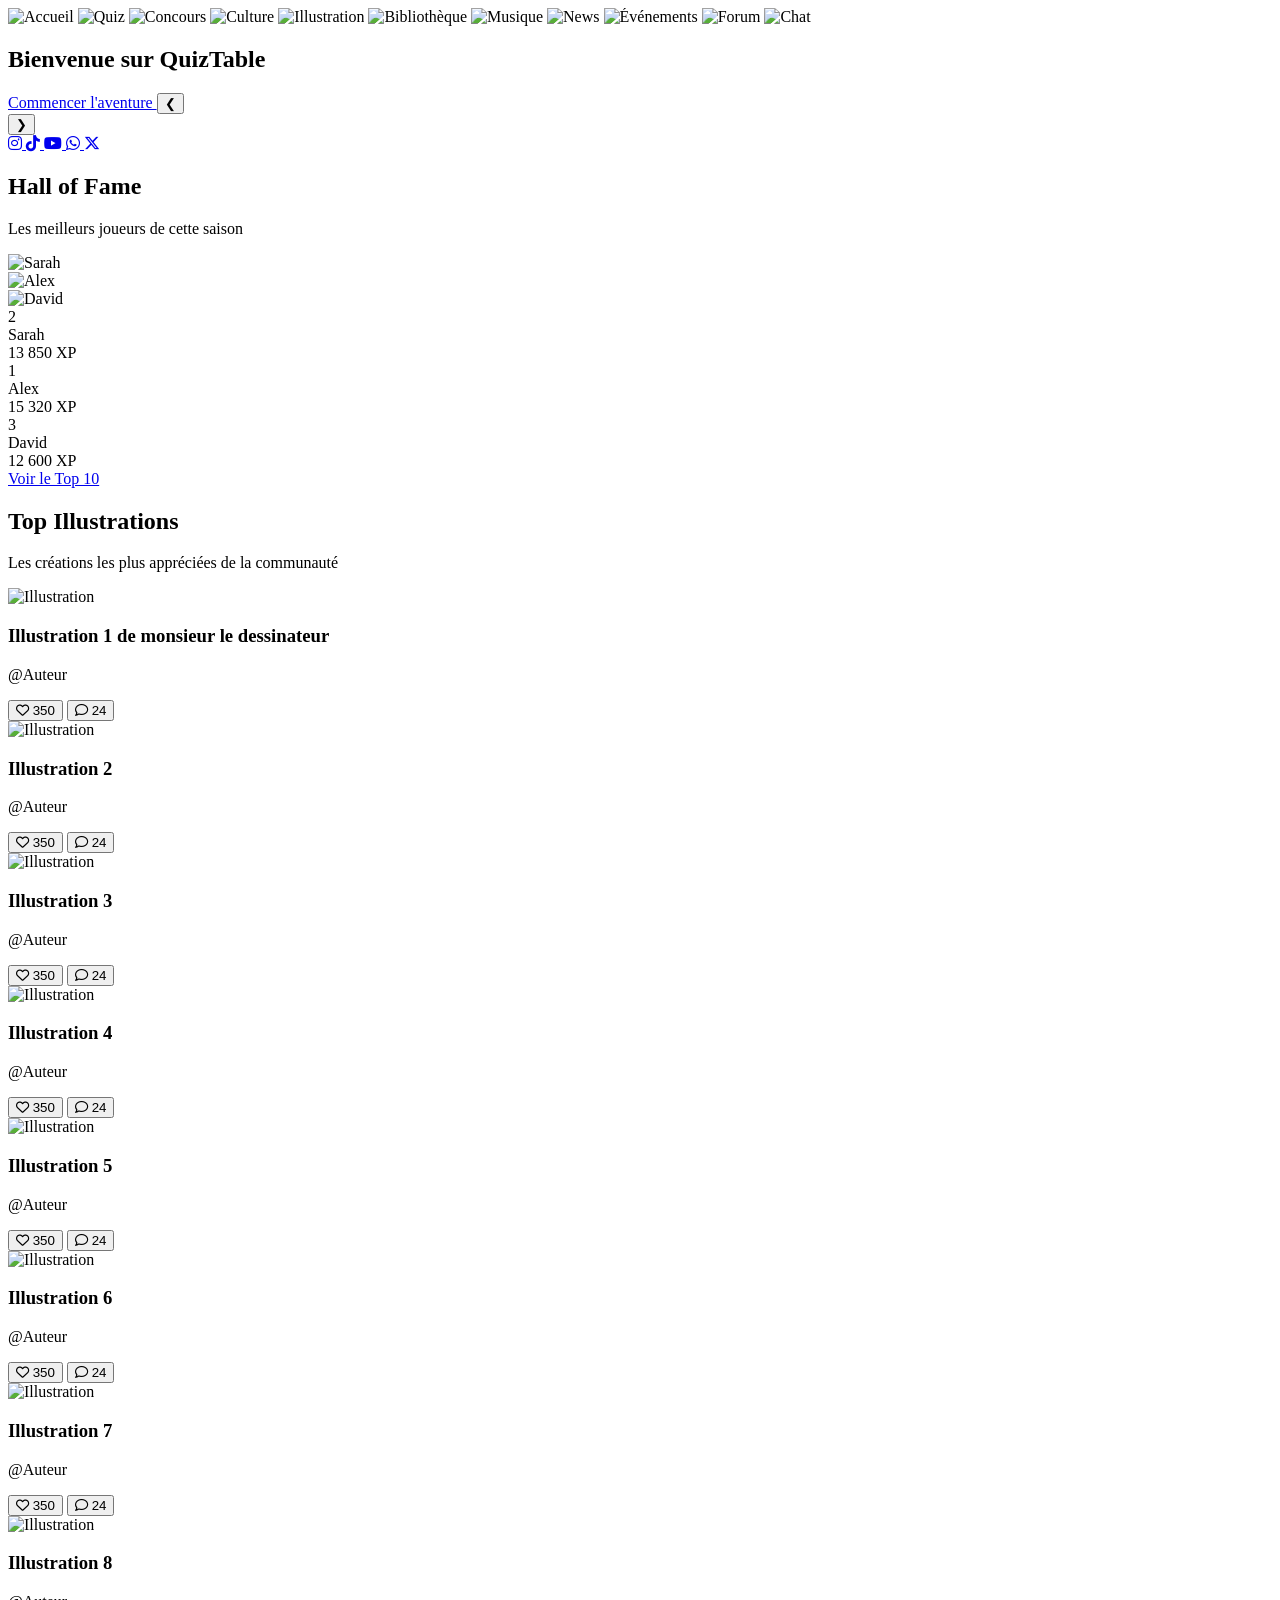
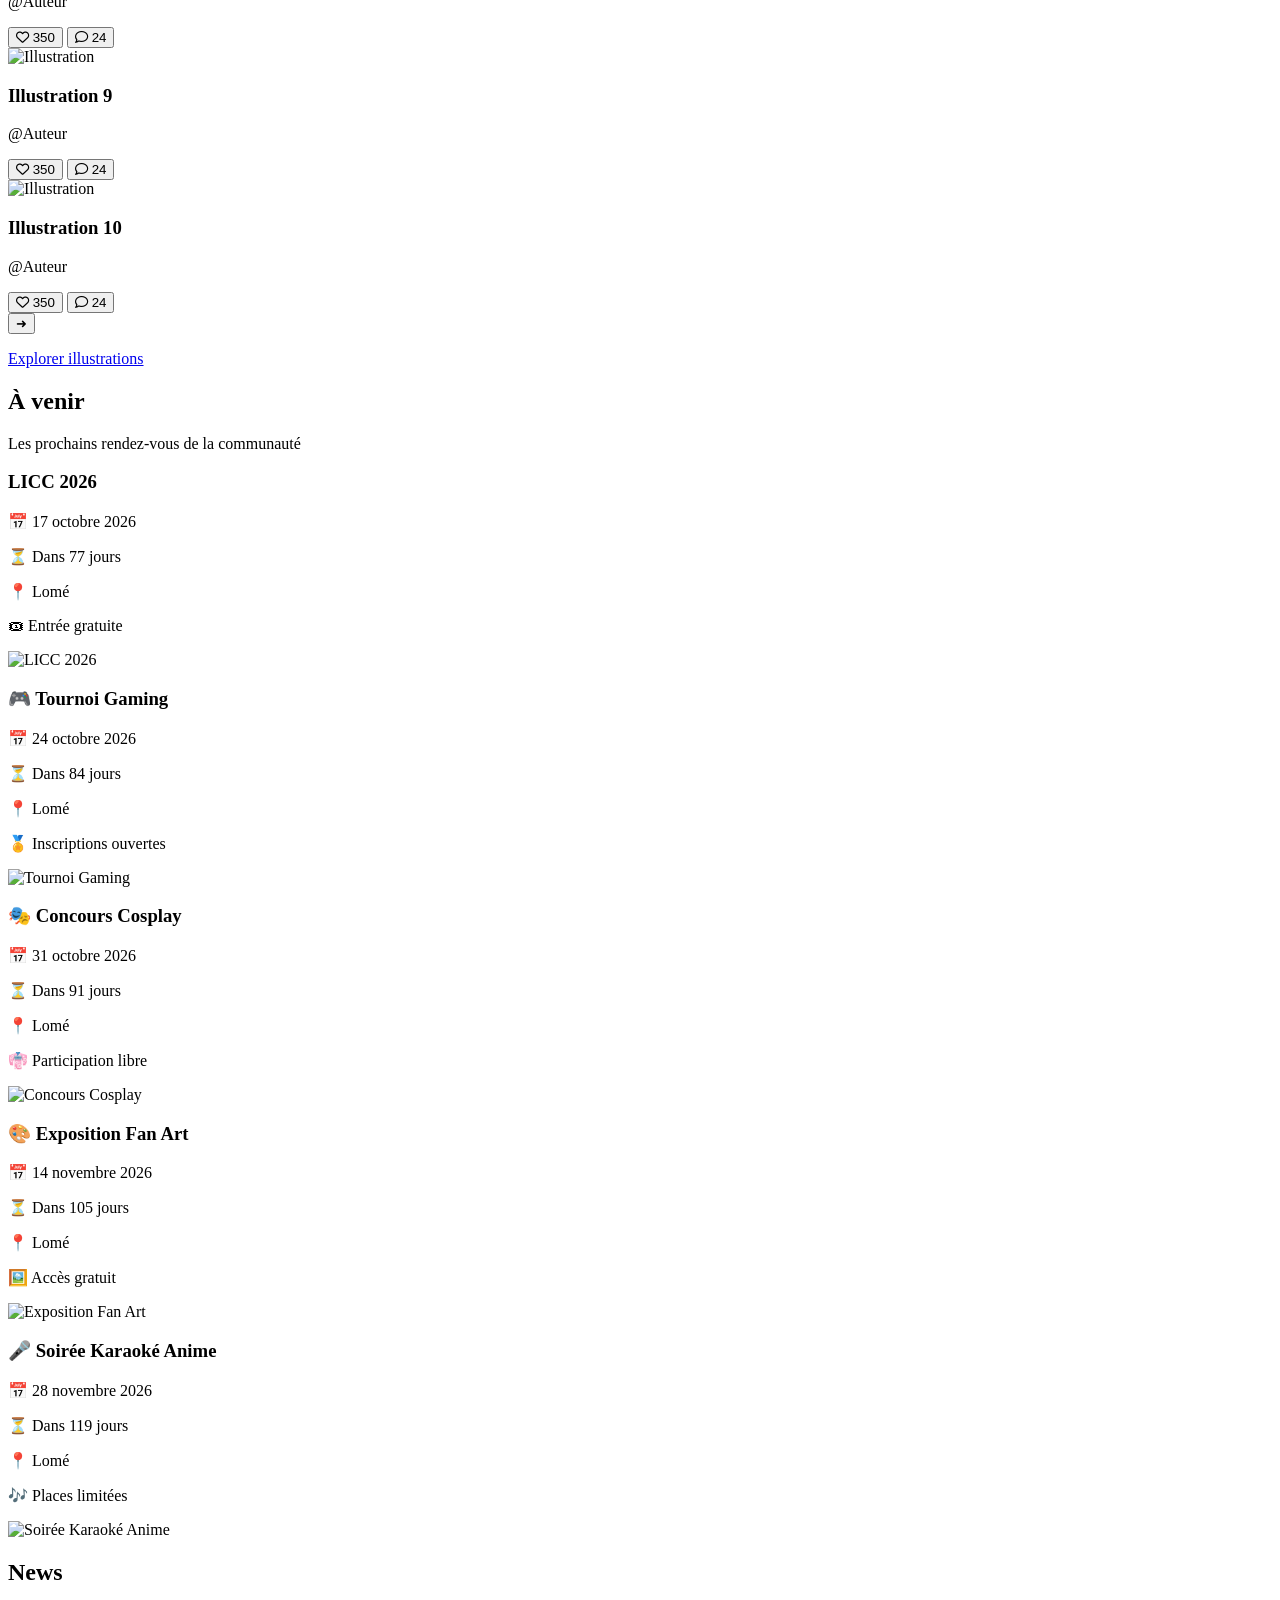
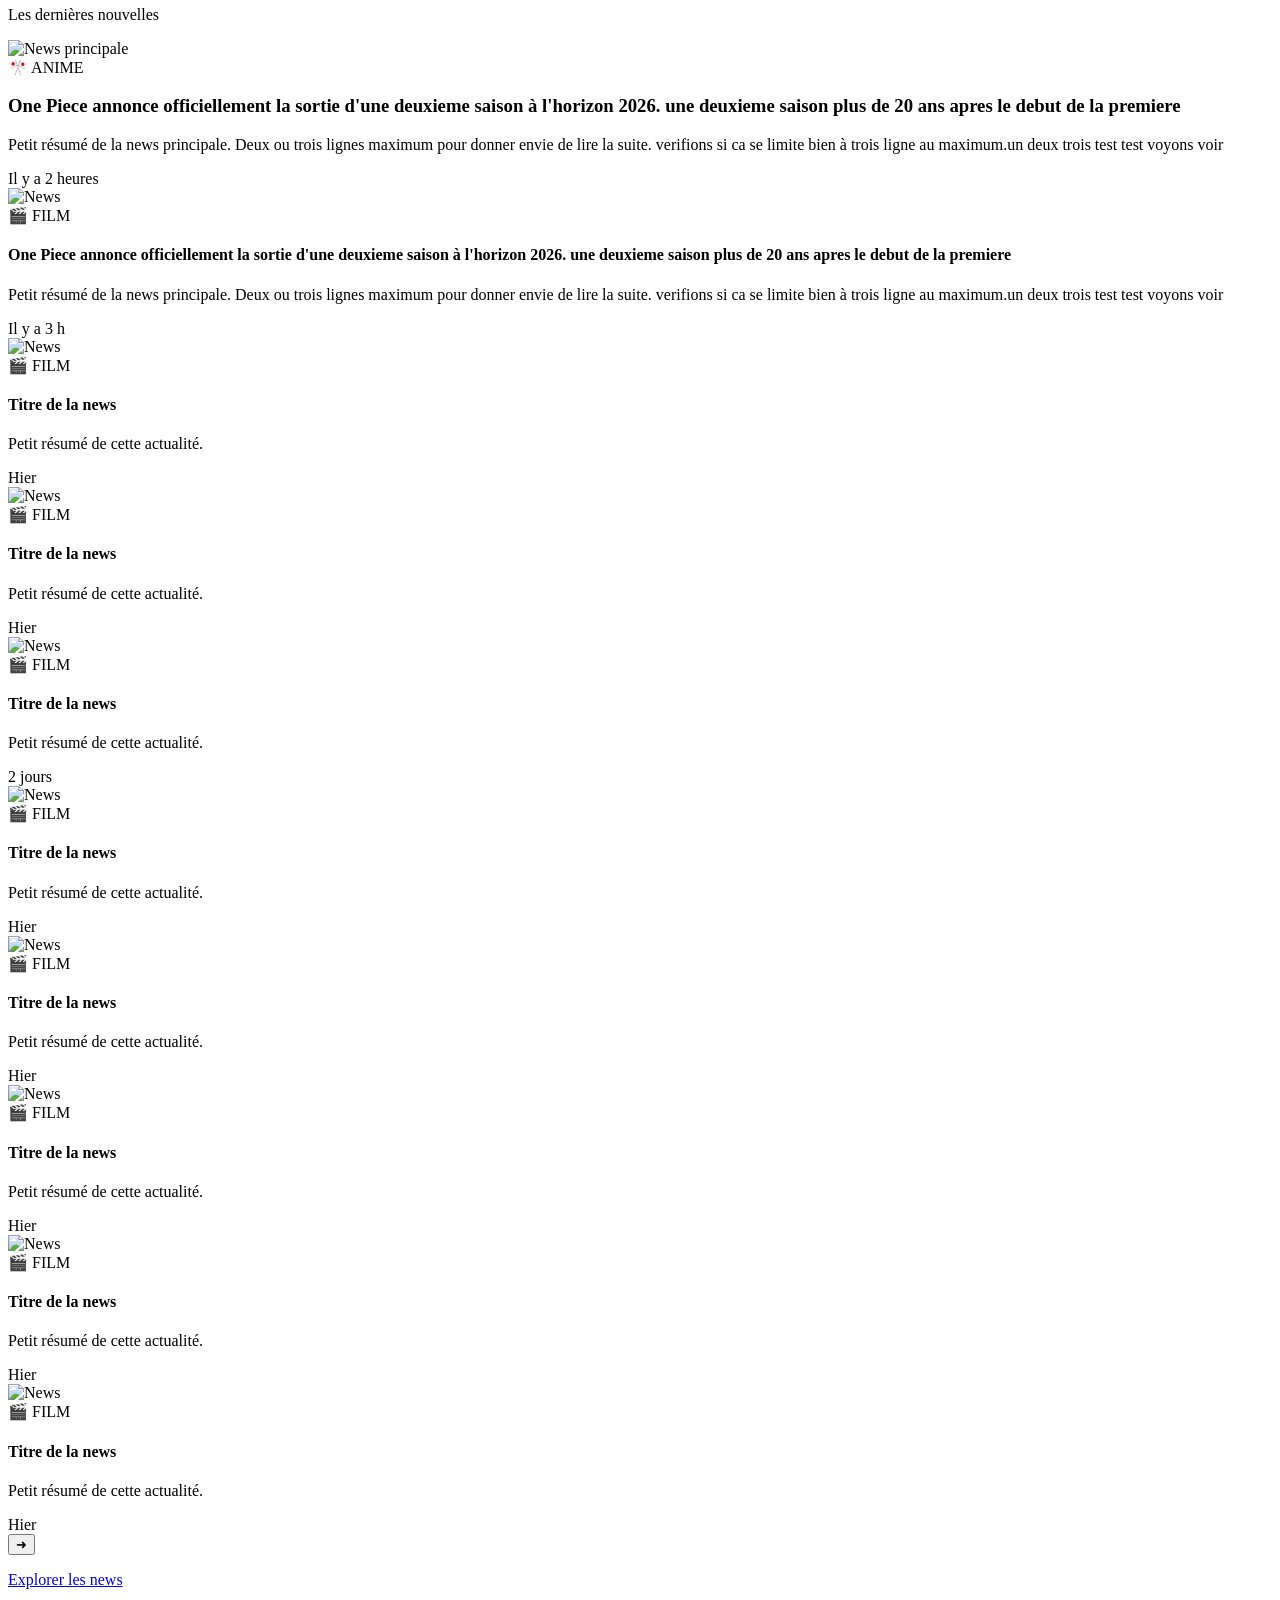
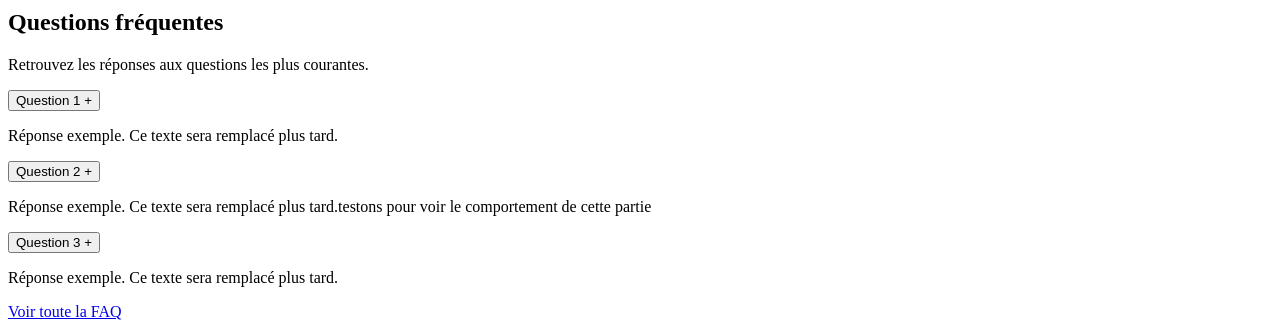
==== index.html @ 9707af25 "index.html" ====
<!DOCTYPE html> 

<html lang="fr"> 

<head> 

<meta charset="UTF-8"> 

<meta name="viewport" content="width=device-width, initial-scale=1.0"> 

<title>QuizTable - Communauté Pop Culture</title> 

<link rel="stylesheet" href="style.css"> 

<link rel="stylesheet" href="https://cdnjs.cloudflare.com/ajax/libs/font-awesome/6.5.2/css/all.min.css"> 

<link rel="stylesheet" href="https://cdnjs.cloudflare.com/ajax/libs/font-awesome/6.7.2/css/all.min.css"> 

</head> 

 

<body> 

 

<!-- Header --> 

<div id="header"></div> 

 

<!-- Hero --> 

<section class="hero"> 

<div class="hero-slider"> 

<img src="assets/images/hero.jpg" class="hero-slide active" alt="Accueil"> 

<img src="assets/images/hero1.jpg" class="hero-slide" alt="Quiz"> 

<img src="assets/images/hero2.jpg" class="hero-slide" alt="Concours"> 

<img src="assets/images/hero3.jpg" class="hero-slide" alt="Culture"> 

<img src="assets/images/hero4.jpg" class="hero-slide" alt="Illustration"> 

<img src="assets/images/hero5.jpg" class="hero-slide" alt="Bibliothèque"> 

<img src="assets/images/hero6.jpg" class="hero-slide" alt="Musique"> 

<img src="assets/images/hero7.jpg" class="hero-slide" alt="News"> 

<img src="assets/images/hero8.jpg" class="hero-slide" alt="Événements"> 

<img src="assets/images/hero9.jpg" class="hero-slide" alt="Forum"> 

<img src="assets/images/hero10.jpg" class="hero-slide" alt="Chat"> 

</div> 

<div class="hero-content"> 

<div class="hero-text"> 

<div class="hero-title"> 

<h1 id="heroTitle">Bienvenue sur QuizTable</h1> 

</div> 

</div> 

<a href="pages/quiz.html" class="hero-btn" id="heroButton"> 

Commencer l'aventure 

</a> 

<button class="hero-prev">❮</button> 

 

<div class="hero-indicators"></div> 

 

<button class="hero-next">❯</button 

 

</div> 

 

<div class="hero-socials"> 

 

<a href="#" aria-label="Instagram"> 

<i class="fa-brands fa-instagram"></i> 

</a> 

 

<a href="#" aria-label="TikTok"> 

<i class="fa-brands fa-tiktok"></i> 

</a> 

 

<a href="#" aria-label="YouTube"> 

<i class="fa-brands fa-youtube"></i> 

</a> 

 

<a href="#" aria-label="WhatsApp"> 

<i class="fa-brands fa-whatsapp"></i> 

</a> 

 

<a href="#" aria-label="X"> 

<i class="fa-brands fa-x-twitter"></i> 

</a> 

 

</div> 

 

 

</section> 

 

<!-- Contenu principal --> 

<main> 

 

<!-- Classement --> 

<section class="hall-of-fame"> 

<h2>Hall of Fame</h2> 

<p class="hall-subtitle"> 

Les meilleurs joueurs de cette saison 

</p> 

 

<div class="podium"> 

<div class="champion second"> 

<img src="assets/images/avatar2.png" alt="Sarah"> 

</div> 

<div class="champion first"> 

<img src="assets/images/avatar1.png" alt="Alex"> 

</div> 

<div class="champion third"> 

<img src="assets/images/avatar3.png" alt="David"> 

</div> 

</div> 

 

<div class="podium-base"> 

<div class="step second-step"> 

<div class="step-content"> 

<div class="step-number">2</div> 

<div class="step-player">Sarah</div> 

<div class="step-xp">13 850 XP</div> 

</div> 

</div> 

<div class="step first-step"> 

<div class="step-content"> 

<div class="step-number">1</div> 

<div class="step-player">Alex</div> 

<div class="step-xp">15 320 XP</div> 

</div> 

</div> 

<div class="step third-step"> 

<div class="step-content"> 

<div class="step-number">3</div> 

<div class="step-player">David</div> 

<div class="step-xp">12 600 XP</div> 

</div> 

</div> 

</div> 

 

<div class="top10-btn"> 

<a href="#">Voir le Top 10</a> 

</div> 

</section> 

 

<!-- Top illustrations --> 

 

<section class="top-illustrations"> 

<h2>Top Illustrations</h2> 

<p class="illustrations-subtitle"> 

Les créations les plus appréciées de la communauté 

</p> 

 

<div class="features illustration-slider"> 

 

<div class="card illustration-card"> 

<img src="assets/images/illustration1.jpg" alt="Illustration"> 

<h3>Illustration 1 de monsieur le dessinateur</h3> 

<p>@Auteur</p> 

<div class="illustration-actions"> 

<button class="like-btn"> 

<i class="fa-regular fa-heart"></i> 

<span>350</span> 

</button> 

 

<button class="comment-btn"> 

<i class="fa-regular fa-comment"></i> 

<span>24</span> 

</button> 

</div> 

 

</div> 

 

<div class="card illustration-card"> 

<img src="assets/images/illustration2.jpg" alt="Illustration"> 

<h3>Illustration 2</h3> 

<p>@Auteur</p> 

<div class="illustration-actions"> 

<button class="like-btn"> 

<i class="fa-regular fa-heart"></i> 

<span>350</span> 

</button> 

 

<button class="comment-btn"> 

<i class="fa-regular fa-comment"></i> 

<span>24</span> 

</button> 

</div> 

</div> 

 

<div class="card illustration-card"> 

<img src="assets/images/illustration3.jpg" alt="Illustration"> 

<h3>Illustration 3</h3> 

<p>@Auteur</p> 

<div class="illustration-actions"> 

<button class="like-btn"> 

<i class="fa-regular fa-heart"></i> 

<span>350</span> 

</button> 

 

<button class="comment-btn"> 

<i class="fa-regular fa-comment"></i> 

<span>24</span> 

</button> 

</div> 

</div> 

 

<div class="card illustration-card"> 

<img src="assets/images/illustration4.jpg" alt="Illustration"> 

<h3>Illustration 4</h3> 

<p>@Auteur</p> 

<div class="illustration-actions"> 

<button class="like-btn"> 

<i class="fa-regular fa-heart"></i> 

<span>350</span> 

</button> 

 

<button class="comment-btn"> 

<i class="fa-regular fa-comment"></i> 

<span>24</span> 

</button> 

</div> 

</div> 

 

<div class="card illustration-card"> 

<img src="assets/images/illustration5.jpg" alt="Illustration"> 

<h3>Illustration 5</h3> 

<p>@Auteur</p> 

<div class="illustration-actions"> 

<button class="like-btn"> 

<i class="fa-regular fa-heart"></i> 

<span>350</span> 

</button> 

 

<button class="comment-btn"> 

<i class="fa-regular fa-comment"></i> 

<span>24</span> 

</button> 

</div> 

</div> 

 

<div class="card illustration-card"> 

<img src="assets/images/illustration6.jpg" alt="Illustration"> 

<h3>Illustration 6</h3> 

<p>@Auteur</p> 

<div class="illustration-actions"> 

<button class="like-btn"> 

<i class="fa-regular fa-heart"></i> 

<span>350</span> 

</button> 

 

<button class="comment-btn"> 

<i class="fa-regular fa-comment"></i> 

<span>24</span> 

</button> 

</div> 

</div> 

 

<div class="card illustration-card"> 

<img src="assets/images/illustration7.jpg" alt="Illustration"> 

<h3>Illustration 7</h3> 

<p>@Auteur</p> 

<div class="illustration-actions"> 

<button class="like-btn"> 

<i class="fa-regular fa-heart"></i> 

<span>350</span> 

</button> 

 

<button class="comment-btn"> 

<i class="fa-regular fa-comment"></i> 

<span>24</span> 

</button> 

</div> 

</div> 

 

<div class="card illustration-card"> 

<img src="assets/images/illustration8.jpg" alt="Illustration"> 

<h3>Illustration 8</h3> 

<p>@Auteur</p> 

<div class="illustration-actions"> 

<button class="like-btn"> 

<i class="fa-regular fa-heart"></i> 

<span>350</span> 

</button> 

 

<button class="comment-btn"> 

<i class="fa-regular fa-comment"></i> 

<span>24</span> 

</button> 

</div> 

</div> 

 

<div class="card illustration-card"> 

<img src="assets/images/illustration9.jpg" alt="Illustration"> 

<h3>Illustration 9</h3> 

<p>@Auteur</p> 

<div class="illustration-actions"> 

<button class="like-btn"> 

<i class="fa-regular fa-heart"></i> 

<span>350</span> 

</button> 

 

<button class="comment-btn"> 

<i class="fa-regular fa-comment"></i> 

<span>24</span> 

</button> 

</div> 

</div> 

 

<div class="card illustration-card"> 

<img src="assets/images/illustration10.jpg" alt="Illustration"> 

<h3>Illustration 10</h3> 

<p>@Auteur</p> 

<div class="illustration-actions"> 

<button class="like-btn"> 

<i class="fa-regular fa-heart"></i> 

<span>350</span> 

</button> 

 

<button class="comment-btn"> 

<i class="fa-regular fa-comment"></i> 

<span>24</span> 

</button> 

</div> 

</div> 

 

<!-- jusqu'à environ 10 cartes --> 

 

<div class="explore-illustrations"> 

<a href="pages/illustration.html"> 

<button> ➜ </button> 

<p> Explorer illustrations </p> 

</a> 

</div> 

 

</div> 

</section> 

 

<!-- Événements --> 

<section class="events"> 

<h2>À venir</h2> 

<p class="events-subtitle"> Les prochains rendez-vous de la communauté</p> 

 

<div class="events-window"> 

<div class="events-slider"> 

 

<div class="event-card active"> 

<div class="event-info"> 

<h3>LICC 2026</h3> 

<p>📅 17 octobre 2026</p> 

<p>⏳ Dans 77 jours</p> 

<p>📍 Lomé</p> 

<p>🎟 Entrée gratuite</p> 

</div> 

<div class="event-poster"> 

<img src="assets/images/event1.jpg" alt="LICC 2026"> 

</div> 

</div> 

 

<div class="event-card next"> 

<div class="event-info"> 

<h3>🎮 Tournoi Gaming</h3> 

<p>📅 24 octobre 2026</p> 

<p>⏳ Dans 84 jours</p> 

<p>📍 Lomé</p> 

<p>🏅 Inscriptions ouvertes</p> 

</div> 

<div class="event-poster"> 

<img src="assets/images/event2.jpg" alt="Tournoi Gaming"> 

</div> 

</div> 

 

<div class="event-card previous"> 

<div class="event-info"> 

<h3>🎭 Concours Cosplay</h3> 

<p>📅 31 octobre 2026</p> 

<p>⏳ Dans 91 jours</p> 

<p>📍 Lomé</p> 

<p>👘 Participation libre</p> 

</div> 

<div class="event-poster"> 

<img src="assets/images/event3.jpg" alt="Concours Cosplay"> 

</div> 

</div> 

 

<div class="event-card hidden"> 

<div class="event-info"> 

<h3>🎨 Exposition Fan Art</h3> 

<p>📅 14 novembre 2026</p> 

<p>⏳ Dans 105 jours</p> 

<p>📍 Lomé</p> 

<p>🖼️ Accès gratuit</p> 

</div> 

<div class="event-poster"> 

<img src="assets/images/event4.jpg" alt="Exposition Fan Art"> 

</div> 

</div> 

 

<div class="event-card hidden"> 

<div class="event-info"> 

<h3>🎤 Soirée Karaoké Anime</h3> 

<p>📅 28 novembre 2026</p> 

<p>⏳ Dans 119 jours</p> 

<p>📍 Lomé</p> 

<p>🎶 Places limitées</p> 

</div> 

<div class="event-poster"> 

<img src="assets/images/event5.jpg" alt="Soirée Karaoké Anime"> 

</div> 

</div> 

 

</div> 

</div> 

</section> 

<!-- La section .events vide en double après celle-ci a été retirée (HTML mort, aucun contenu) --> 

 

<!-- NEWS --> 

<section class="news-section"> 

<div class="news-header"> 

<h2>News</h2> 

<p class="news-subtitle">Les dernières nouvelles</p> 

</div> 

 

<div class="featured-news"> 

<div class="featured-image"> 

<img src="assets/images/news1.jpg" alt="News principale"> 

</div> 

<div class="featured-content"> 

<span class="news-badge">🎌 ANIME</span> 

<h3>One Piece annonce officiellement la sortie d'une deuxieme saison à l'horizon 2026. une deuxieme saison plus de 20 ans apres le debut de la premiere</h3> 

<p> 

Petit résumé de la news principale. 

Deux ou trois lignes maximum pour donner envie  

de lire la suite. verifions si ca se limite bien à trois ligne au maximum.un deux trois test test voyons voir 

</p> 

<span class="news-date"> 

Il y a 2 heures 

</span> 

</div> 

</div> 

</section> 

 

<div class="news-horizontal-list"> 

 

<article class="small-news"> 

<div class="small-news-image"> 

<img src="assets/images/news2.jpg" alt="News"> 

</div> 

<span class="news-badge">🎬 FILM</span> 

<h4>One Piece annonce officiellement la sortie d'une deuxieme saison à l'horizon 2026. une deuxieme saison plus de 20 ans apres le debut de la premiere</h4> 

<p>Petit résumé de la news principale. 

Deux ou trois lignes maximum pour donner envie  

de lire la suite. verifions si ca se limite bien à trois ligne au maximum.un deux trois test test voyons voir 

</p> 

<span class="news-date">Il y a 3 h</span> 

</article> 

 

<article class="small-news"> 

<div class="small-news-image"> 

<img src="assets/images/news3.jpg" alt="News"> 

</div> 

<span class="news-badge">🎬 FILM</span> 

<h4>Titre de la news</h4> 

<p>Petit résumé de cette actualité.</p> 

<span class="news-date">Hier</span> 

</article> 

 

<article class="small-news"> 

<div class="small-news-image"> 

<img src="assets/images/news4.jpg" alt="News"> 

</div> 

<span class="news-badge">🎬 FILM</span> 

<h4>Titre de la news</h4> 

<p>Petit résumé de cette actualité.</p> 

<span class="news-date">Hier</span> 

</article> 

 

<article class="small-news"> 

<div class="small-news-image"> 

<img src="assets/images/news5.jpg" alt="News"> 

</div> 

<span class="news-badge">🎬 FILM</span> 

<h4>Titre de la news</h4> 

<p>Petit résumé de cette actualité.</p> 

<span class="news-date">2 jours</span> 

</article> 

 

<article class="small-news"> 

<div class="small-news-image"> 

<img src="assets/images/news6.jpg" alt="News"> 

</div> 

<span class="news-badge">🎬 FILM</span> 

<h4>Titre de la news</h4> 

<p>Petit résumé de cette actualité.</p> 

<span class="news-date">Hier</span> 

</article> 

 

<article class="small-news"> 

<div class="small-news-image"> 

<img src="assets/images/news7.jpg" alt="News"> 

</div> 

<span class="news-badge">🎬 FILM</span> 

<h4>Titre de la news</h4> 

<p>Petit résumé de cette actualité.</p> 

<span class="news-date">Hier</span> 

</article> 

 

<article class="small-news"> 

<div class="small-news-image"> 

<img src="assets/images/news8.jpg" alt="News"> 

</div> 

<span class="news-badge">🎬 FILM</span> 

<h4>Titre de la news</h4> 

<p>Petit résumé de cette actualité.</p> 

<span class="news-date">Hier</span> 

</article> 

 

<article class="small-news"> 

<div class="small-news-image"> 

<img src="assets/images/news9.jpg" alt="News"> 

</div> 

<span class="news-badge">🎬 FILM</span> 

<h4>Titre de la news</h4> 

<p>Petit résumé de cette actualité.</p> 

<span class="news-date">Hier</span> 

</article> 

 

<article class="small-news"> 

<div class="small-news-image"> 

<img src="assets/images/news10.jpg" alt="News"> 

</div> 

<span class="news-badge">🎬 FILM</span> 

<h4>Titre de la news</h4> 

<p>Petit résumé de cette actualité.</p> 

<span class="news-date">Hier</span> 

</article> 

 

<div class="explore-news"> 

<a href="pages/news.html"> 

<button>➜</button> 

<p>Explorer les news</p> 

</a> 

</div> 

 

</div> 

 

 

</main> 

 

<!-- ========================== 

FAQ 

========================== --> 

<section class="faq-section"> 

 

<div class="section-title"> 

<h2>Questions fréquentes</h2> 

<p class="faq-subtitle"> 

Retrouvez les réponses aux questions les plus courantes. 

</p> 

</div> 

 

<div class="faq-list"> 

 

<div class="faq-item"> 

<button class="faq-question"> 

<span>Question 1</span> 

<span class="faq-icon">+</span> 

</button> 

 

<div class="faq-answer"> 

<p>Réponse exemple. Ce texte sera remplacé plus tard.</p> 

</div> 

</div> 

 

<div class="faq-item"> 

<button class="faq-question"> 

<span>Question 2</span> 

<span class="faq-icon">+</span> 

</button> 

 

<div class="faq-answer"> 

<p>Réponse exemple. Ce texte sera remplacé plus tard.testons pour voir le comportement de cette partie</p> 

</div> 

</div> 

 

<div class="faq-item"> 

<button class="faq-question"> 

<span>Question 3</span> 

<span class="faq-icon">+</span> 

</button> 

 

<div class="faq-answer"> 

<p>Réponse exemple. Ce texte sera remplacé plus tard.</p> 

</div> 

</div> 

 

</div> 

 

<div class="faq-footer"> 

<a href="pages/faq.html" class="faq-btn"> 

Voir toute la FAQ 

</a> 

</div> 

 

</section> 

 

<!-- Footer --> 

<div id="footer"></div> 

 

<!-- Scripts --> 

<script src="assets/js/main.js"></script> 

<script src="script.js"></script> 

 


</body> 

 

 

</html>
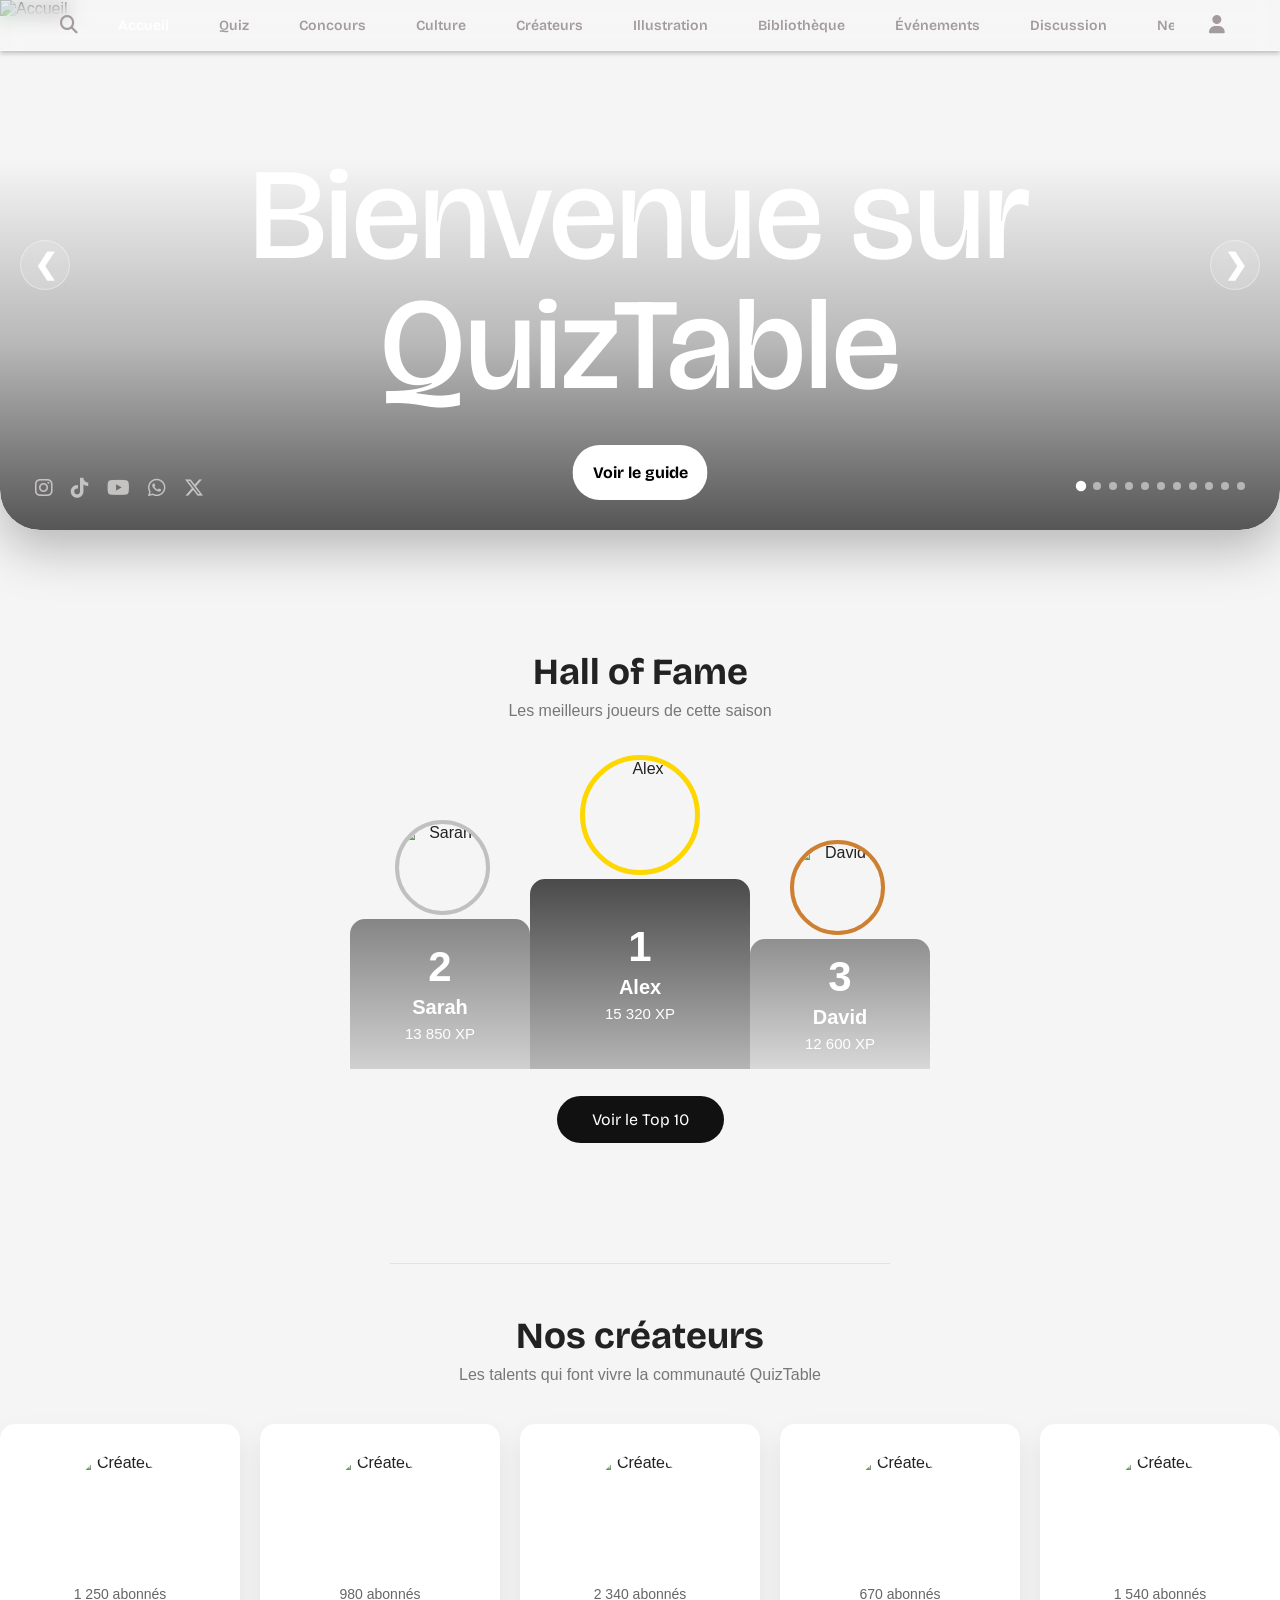
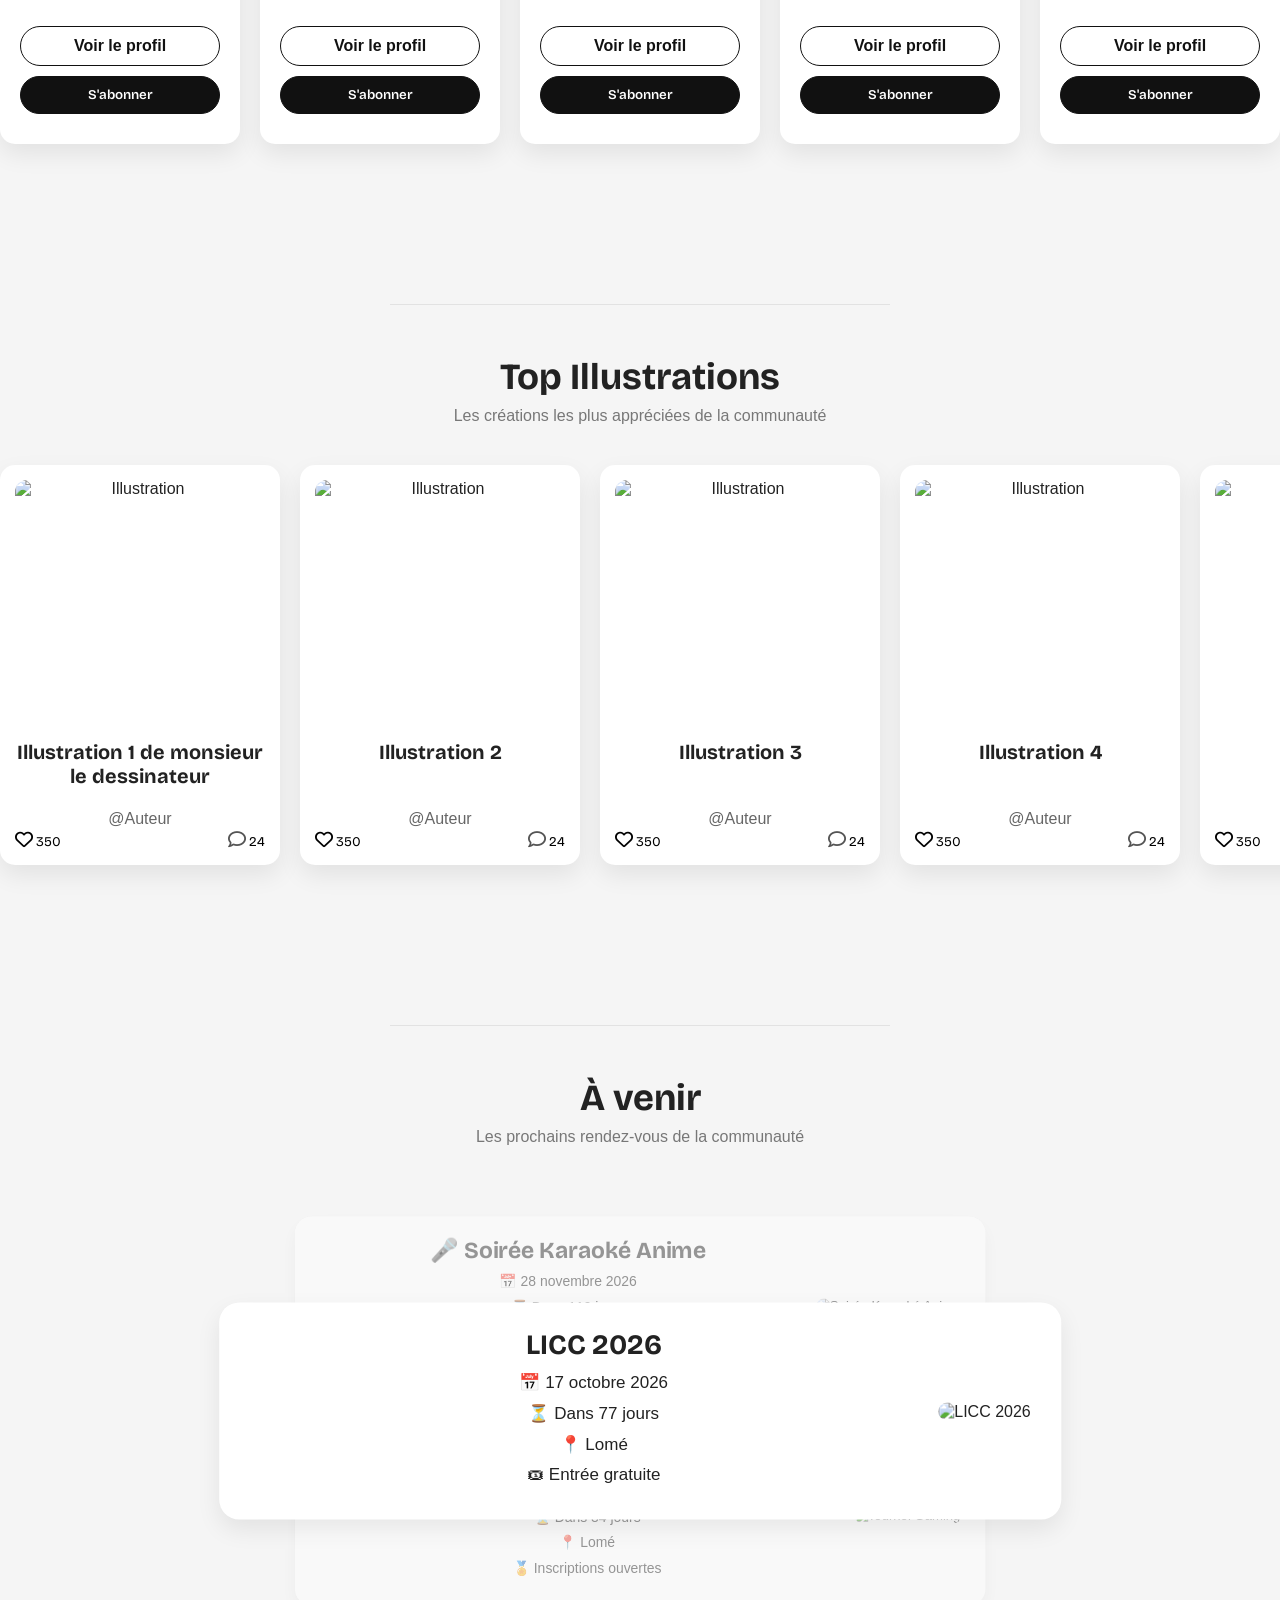
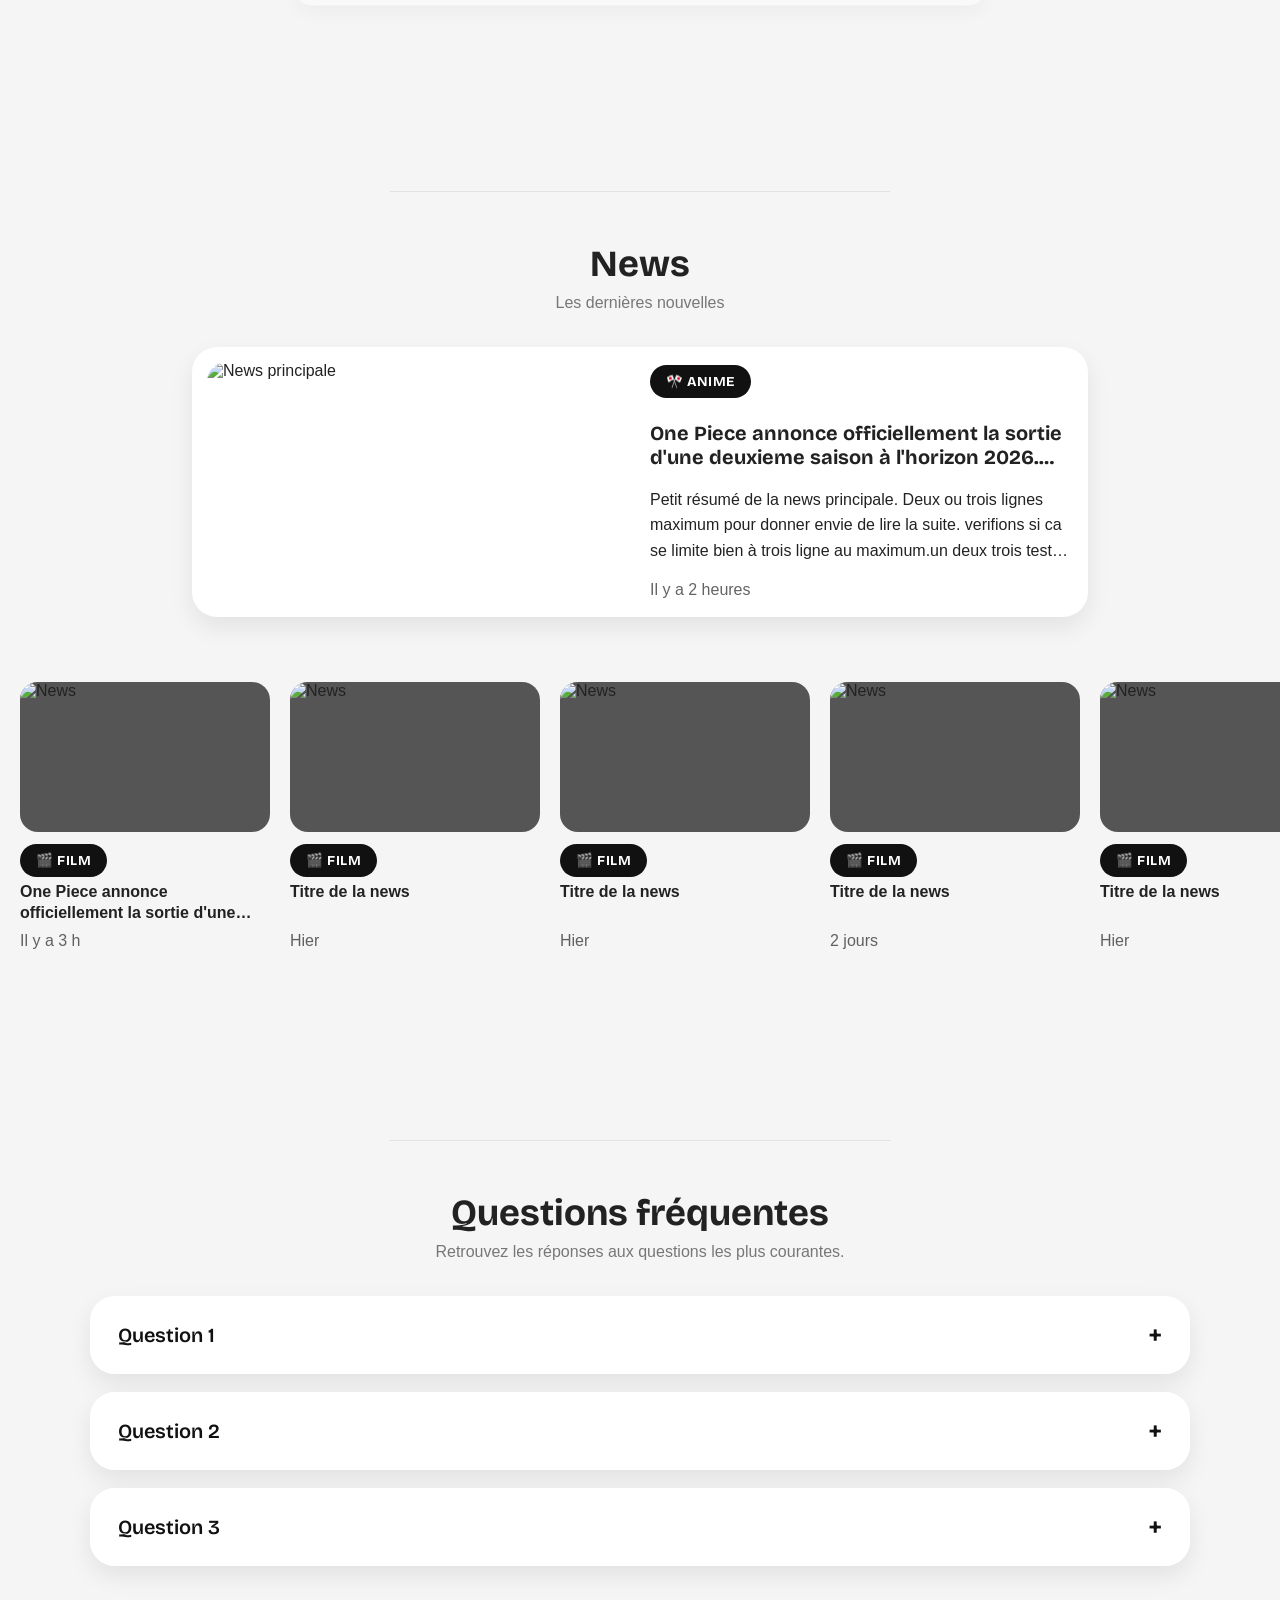
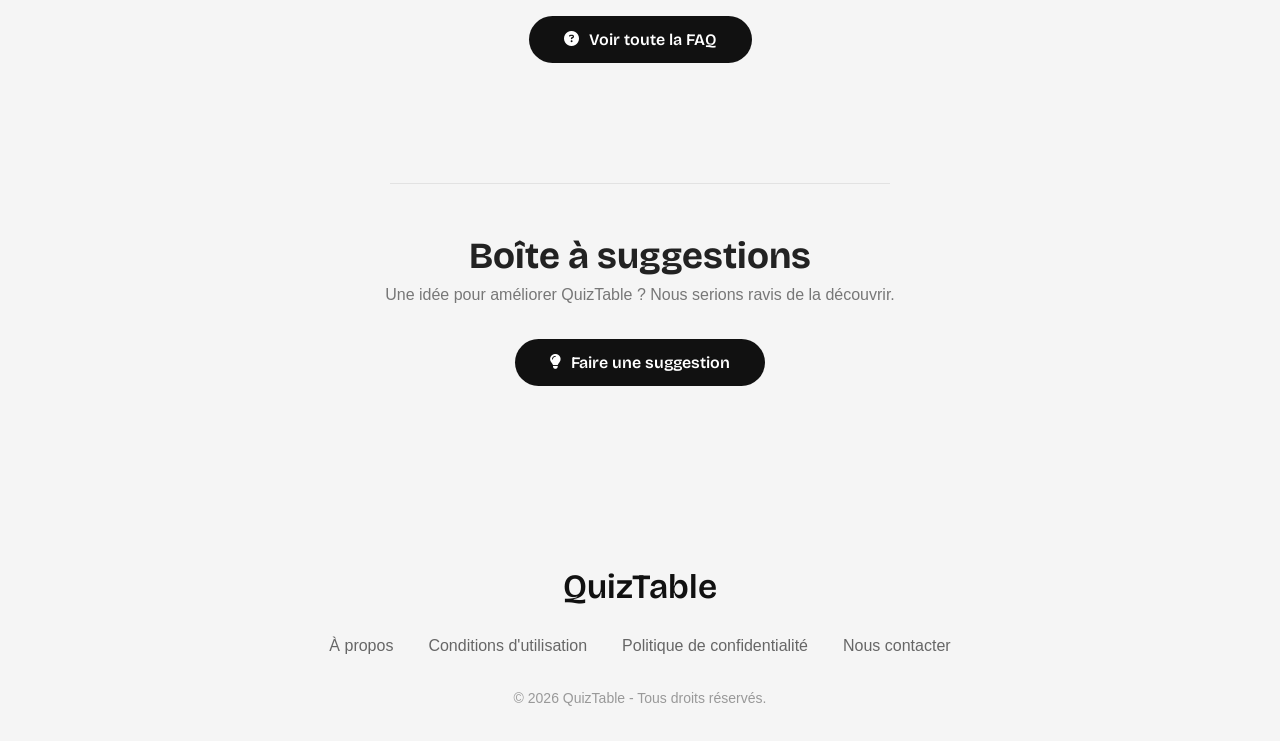
==== commit a23d0227: "ok" ====
--- a/index.html
+++ b/index.html
@@ -1,1198 +1,754 @@
 
-<!DOCTYPE html> 
-
-<html lang="fr"> 
-
-<head> 
-
-<meta charset="UTF-8"> 
-
-<meta name="viewport" content="width=device-width, initial-scale=1.0"> 
-
-<title>QuizTable - Communauté Pop Culture</title> 
-
-<link rel="stylesheet" href="style.css"> 
-
-<link rel="stylesheet" href="https://cdnjs.cloudflare.com/ajax/libs/font-awesome/6.5.2/css/all.min.css"> 
-
-<link rel="stylesheet" href="https://cdnjs.cloudflare.com/ajax/libs/font-awesome/6.7.2/css/all.min.css"> 
-
-</head> 
-
- 
-
-<body> 
-
- 
-
-<!-- Header --> 
-
-<div id="header"></div> 
-
- 
-
-<!-- Hero --> 
-
-<section class="hero"> 
-
-<div class="hero-slider"> 
-
-<img src="assets/images/hero.jpg" class="hero-slide active" alt="Accueil"> 
-
-<img src="assets/images/hero1.jpg" class="hero-slide" alt="Quiz"> 
-
-<img src="assets/images/hero2.jpg" class="hero-slide" alt="Concours"> 
-
-<img src="assets/images/hero3.jpg" class="hero-slide" alt="Culture"> 
-
-<img src="assets/images/hero4.jpg" class="hero-slide" alt="Illustration"> 
-
-<img src="assets/images/hero5.jpg" class="hero-slide" alt="Bibliothèque"> 
-
-<img src="assets/images/hero6.jpg" class="hero-slide" alt="Musique"> 
-
-<img src="assets/images/hero7.jpg" class="hero-slide" alt="News"> 
-
-<img src="assets/images/hero8.jpg" class="hero-slide" alt="Événements"> 
-
-<img src="assets/images/hero9.jpg" class="hero-slide" alt="Forum"> 
-
-<img src="assets/images/hero10.jpg" class="hero-slide" alt="Chat"> 
-
-</div> 
-
-<div class="hero-content"> 
-
-<div class="hero-text"> 
-
-<div class="hero-title"> 
-
-<h1 id="heroTitle">Bienvenue sur QuizTable</h1> 
-
-</div> 
-
-</div> 
-
-<a href="pages/quiz.html" class="hero-btn" id="heroButton"> 
-
-Commencer l'aventure 
-
-</a> 
-
-<button class="hero-prev">❮</button> 
-
- 
-
-<div class="hero-indicators"></div> 
-
- 
-
-<button class="hero-next">❯</button 
-
- 
-
-</div> 
-
- 
-
-<div class="hero-socials"> 
-
- 
-
-<a href="#" aria-label="Instagram"> 
-
-<i class="fa-brands fa-instagram"></i> 
-
-</a> 
-
- 
-
-<a href="#" aria-label="TikTok"> 
-
-<i class="fa-brands fa-tiktok"></i> 
-
-</a> 
-
- 
-
-<a href="#" aria-label="YouTube"> 
-
-<i class="fa-brands fa-youtube"></i> 
-
-</a> 
-
- 
-
-<a href="#" aria-label="WhatsApp"> 
-
-<i class="fa-brands fa-whatsapp"></i> 
-
-</a> 
-
- 
-
-<a href="#" aria-label="X"> 
-
-<i class="fa-brands fa-x-twitter"></i> 
-
-</a> 
-
- 
-
-</div> 
-
- 
-
- 
-
-</section> 
-
- 
-
-<!-- Contenu principal --> 
-
-<main> 
-
- 
-
-<!-- Classement --> 
-
-<section class="hall-of-fame"> 
-
-<h2>Hall of Fame</h2> 
-
-<p class="hall-subtitle"> 
-
-Les meilleurs joueurs de cette saison 
-
-</p> 
-
- 
-
-<div class="podium"> 
-
-<div class="champion second"> 
-
-<img src="assets/images/avatar2.png" alt="Sarah"> 
-
-</div> 
-
-<div class="champion first"> 
-
-<img src="assets/images/avatar1.png" alt="Alex"> 
-
-</div> 
-
-<div class="champion third"> 
-
-<img src="assets/images/avatar3.png" alt="David"> 
-
-</div> 
-
-</div> 
-
- 
-
-<div class="podium-base"> 
-
-<div class="step second-step"> 
-
-<div class="step-content"> 
-
-<div class="step-number">2</div> 
-
-<div class="step-player">Sarah</div> 
-
-<div class="step-xp">13 850 XP</div> 
-
-</div> 
-
-</div> 
-
-<div class="step first-step"> 
-
-<div class="step-content"> 
-
-<div class="step-number">1</div> 
-
-<div class="step-player">Alex</div> 
-
-<div class="step-xp">15 320 XP</div> 
-
-</div> 
-
-</div> 
-
-<div class="step third-step"> 
-
-<div class="step-content"> 
-
-<div class="step-number">3</div> 
-
-<div class="step-player">David</div> 
-
-<div class="step-xp">12 600 XP</div> 
-
-</div> 
-
-</div> 
-
-</div> 
-
- 
-
-<div class="top10-btn"> 
-
-<a href="#">Voir le Top 10</a> 
-
-</div> 
-
-</section> 
-
- 
-
-<!-- Top illustrations --> 
-
- 
-
-<section class="top-illustrations"> 
-
-<h2>Top Illustrations</h2> 
-
-<p class="illustrations-subtitle"> 
-
-Les créations les plus appréciées de la communauté 
-
-</p> 
-
- 
-
-<div class="features illustration-slider"> 
-
- 
-
-<div class="card illustration-card"> 
-
-<img src="assets/images/illustration1.jpg" alt="Illustration"> 
-
-<h3>Illustration 1 de monsieur le dessinateur</h3> 
-
-<p>@Auteur</p> 
-
-<div class="illustration-actions"> 
-
-<button class="like-btn"> 
-
-<i class="fa-regular fa-heart"></i> 
-
-<span>350</span> 
-
-</button> 
-
- 
-
-<button class="comment-btn"> 
-
-<i class="fa-regular fa-comment"></i> 
-
-<span>24</span> 
-
-</button> 
-
-</div> 
-
- 
-
-</div> 
-
- 
-
-<div class="card illustration-card"> 
-
-<img src="assets/images/illustration2.jpg" alt="Illustration"> 
-
-<h3>Illustration 2</h3> 
-
-<p>@Auteur</p> 
-
-<div class="illustration-actions"> 
-
-<button class="like-btn"> 
-
-<i class="fa-regular fa-heart"></i> 
-
-<span>350</span> 
-
-</button> 
-
- 
-
-<button class="comment-btn"> 
-
-<i class="fa-regular fa-comment"></i> 
-
-<span>24</span> 
-
-</button> 
-
-</div> 
-
-</div> 
-
- 
-
-<div class="card illustration-card"> 
-
-<img src="assets/images/illustration3.jpg" alt="Illustration"> 
-
-<h3>Illustration 3</h3> 
-
-<p>@Auteur</p> 
-
-<div class="illustration-actions"> 
-
-<button class="like-btn"> 
-
-<i class="fa-regular fa-heart"></i> 
-
-<span>350</span> 
-
-</button> 
-
- 
-
-<button class="comment-btn"> 
-
-<i class="fa-regular fa-comment"></i> 
-
-<span>24</span> 
-
-</button> 
-
-</div> 
-
-</div> 
-
- 
-
-<div class="card illustration-card"> 
-
-<img src="assets/images/illustration4.jpg" alt="Illustration"> 
-
-<h3>Illustration 4</h3> 
-
-<p>@Auteur</p> 
-
-<div class="illustration-actions"> 
-
-<button class="like-btn"> 
-
-<i class="fa-regular fa-heart"></i> 
-
-<span>350</span> 
-
-</button> 
-
- 
-
-<button class="comment-btn"> 
-
-<i class="fa-regular fa-comment"></i> 
-
-<span>24</span> 
-
-</button> 
-
-</div> 
-
-</div> 
-
- 
-
-<div class="card illustration-card"> 
-
-<img src="assets/images/illustration5.jpg" alt="Illustration"> 
-
-<h3>Illustration 5</h3> 
-
-<p>@Auteur</p> 
-
-<div class="illustration-actions"> 
-
-<button class="like-btn"> 
-
-<i class="fa-regular fa-heart"></i> 
-
-<span>350</span> 
-
-</button> 
-
- 
-
-<button class="comment-btn"> 
-
-<i class="fa-regular fa-comment"></i> 
-
-<span>24</span> 
-
-</button> 
-
-</div> 
-
-</div> 
-
- 
-
-<div class="card illustration-card"> 
-
-<img src="assets/images/illustration6.jpg" alt="Illustration"> 
-
-<h3>Illustration 6</h3> 
-
-<p>@Auteur</p> 
-
-<div class="illustration-actions"> 
-
-<button class="like-btn"> 
-
-<i class="fa-regular fa-heart"></i> 
-
-<span>350</span> 
-
-</button> 
-
- 
-
-<button class="comment-btn"> 
-
-<i class="fa-regular fa-comment"></i> 
-
-<span>24</span> 
-
-</button> 
-
-</div> 
-
-</div> 
-
- 
-
-<div class="card illustration-card"> 
-
-<img src="assets/images/illustration7.jpg" alt="Illustration"> 
-
-<h3>Illustration 7</h3> 
-
-<p>@Auteur</p> 
-
-<div class="illustration-actions"> 
-
-<button class="like-btn"> 
-
-<i class="fa-regular fa-heart"></i> 
-
-<span>350</span> 
-
-</button> 
-
- 
-
-<button class="comment-btn"> 
-
-<i class="fa-regular fa-comment"></i> 
-
-<span>24</span> 
-
-</button> 
-
-</div> 
-
-</div> 
-
- 
-
-<div class="card illustration-card"> 
-
-<img src="assets/images/illustration8.jpg" alt="Illustration"> 
-
-<h3>Illustration 8</h3> 
-
-<p>@Auteur</p> 
-
-<div class="illustration-actions"> 
-
-<button class="like-btn"> 
-
-<i class="fa-regular fa-heart"></i> 
-
-<span>350</span> 
-
-</button> 
-
- 
-
-<button class="comment-btn"> 
-
-<i class="fa-regular fa-comment"></i> 
-
-<span>24</span> 
-
-</button> 
-
-</div> 
-
-</div> 
-
- 
-
-<div class="card illustration-card"> 
-
-<img src="assets/images/illustration9.jpg" alt="Illustration"> 
-
-<h3>Illustration 9</h3> 
-
-<p>@Auteur</p> 
-
-<div class="illustration-actions"> 
-
-<button class="like-btn"> 
-
-<i class="fa-regular fa-heart"></i> 
-
-<span>350</span> 
-
-</button> 
-
- 
-
-<button class="comment-btn"> 
-
-<i class="fa-regular fa-comment"></i> 
-
-<span>24</span> 
-
-</button> 
-
-</div> 
-
-</div> 
-
- 
-
-<div class="card illustration-card"> 
-
-<img src="assets/images/illustration10.jpg" alt="Illustration"> 
-
-<h3>Illustration 10</h3> 
-
-<p>@Auteur</p> 
-
-<div class="illustration-actions"> 
-
-<button class="like-btn"> 
-
-<i class="fa-regular fa-heart"></i> 
-
-<span>350</span> 
-
-</button> 
-
- 
-
-<button class="comment-btn"> 
-
-<i class="fa-regular fa-comment"></i> 
-
-<span>24</span> 
-
-</button> 
-
-</div> 
-
-</div> 
-
- 
-
-<!-- jusqu'à environ 10 cartes --> 
-
- 
-
-<div class="explore-illustrations"> 
-
-<a href="pages/illustration.html"> 
-
-<button> ➜ </button> 
-
-<p> Explorer illustrations </p> 
-
-</a> 
-
-</div> 
-
- 
-
-</div> 
-
-</section> 
-
- 
-
-<!-- Événements --> 
-
-<section class="events"> 
-
-<h2>À venir</h2> 
-
-<p class="events-subtitle"> Les prochains rendez-vous de la communauté</p> 
-
- 
-
-<div class="events-window"> 
-
-<div class="events-slider"> 
-
- 
-
-<div class="event-card active"> 
-
-<div class="event-info"> 
-
-<h3>LICC 2026</h3> 
-
-<p>📅 17 octobre 2026</p> 
-
-<p>⏳ Dans 77 jours</p> 
-
-<p>📍 Lomé</p> 
-
-<p>🎟 Entrée gratuite</p> 
-
-</div> 
-
-<div class="event-poster"> 
-
-<img src="assets/images/event1.jpg" alt="LICC 2026"> 
-
-</div> 
-
-</div> 
-
- 
-
-<div class="event-card next"> 
-
-<div class="event-info"> 
-
-<h3>🎮 Tournoi Gaming</h3> 
-
-<p>📅 24 octobre 2026</p> 
-
-<p>⏳ Dans 84 jours</p> 
-
-<p>📍 Lomé</p> 
-
-<p>🏅 Inscriptions ouvertes</p> 
-
-</div> 
-
-<div class="event-poster"> 
-
-<img src="assets/images/event2.jpg" alt="Tournoi Gaming"> 
-
-</div> 
-
-</div> 
-
- 
-
-<div class="event-card previous"> 
-
-<div class="event-info"> 
-
-<h3>🎭 Concours Cosplay</h3> 
-
-<p>📅 31 octobre 2026</p> 
-
-<p>⏳ Dans 91 jours</p> 
-
-<p>📍 Lomé</p> 
-
-<p>👘 Participation libre</p> 
-
-</div> 
-
-<div class="event-poster"> 
-
-<img src="assets/images/event3.jpg" alt="Concours Cosplay"> 
-
-</div> 
-
-</div> 
-
- 
-
-<div class="event-card hidden"> 
-
-<div class="event-info"> 
-
-<h3>🎨 Exposition Fan Art</h3> 
-
-<p>📅 14 novembre 2026</p> 
-
-<p>⏳ Dans 105 jours</p> 
-
-<p>📍 Lomé</p> 
-
-<p>🖼️ Accès gratuit</p> 
-
-</div> 
-
-<div class="event-poster"> 
-
-<img src="assets/images/event4.jpg" alt="Exposition Fan Art"> 
-
-</div> 
-
-</div> 
-
- 
-
-<div class="event-card hidden"> 
-
-<div class="event-info"> 
-
-<h3>🎤 Soirée Karaoké Anime</h3> 
-
-<p>📅 28 novembre 2026</p> 
-
-<p>⏳ Dans 119 jours</p> 
-
-<p>📍 Lomé</p> 
-
-<p>🎶 Places limitées</p> 
-
-</div> 
-
-<div class="event-poster"> 
-
-<img src="assets/images/event5.jpg" alt="Soirée Karaoké Anime"> 
-
-</div> 
-
-</div> 
-
- 
-
-</div> 
-
-</div> 
-
-</section> 
-
-<!-- La section .events vide en double après celle-ci a été retirée (HTML mort, aucun contenu) --> 
-
- 
-
-<!-- NEWS --> 
-
-<section class="news-section"> 
-
-<div class="news-header"> 
-
-<h2>News</h2> 
-
-<p class="news-subtitle">Les dernières nouvelles</p> 
-
-</div> 
-
- 
-
-<div class="featured-news"> 
-
-<div class="featured-image"> 
-
-<img src="assets/images/news1.jpg" alt="News principale"> 
-
-</div> 
-
-<div class="featured-content"> 
-
-<span class="news-badge">🎌 ANIME</span> 
-
-<h3>One Piece annonce officiellement la sortie d'une deuxieme saison à l'horizon 2026. une deuxieme saison plus de 20 ans apres le debut de la premiere</h3> 
-
-<p> 
-
-Petit résumé de la news principale. 
-
-Deux ou trois lignes maximum pour donner envie  
-
-de lire la suite. verifions si ca se limite bien à trois ligne au maximum.un deux trois test test voyons voir 
-
-</p> 
-
-<span class="news-date"> 
-
-Il y a 2 heures 
-
-</span> 
-
-</div> 
-
-</div> 
-
-</section> 
-
- 
-
-<div class="news-horizontal-list"> 
-
- 
-
-<article class="small-news"> 
-
-<div class="small-news-image"> 
-
-<img src="assets/images/news2.jpg" alt="News"> 
-
-</div> 
-
-<span class="news-badge">🎬 FILM</span> 
-
-<h4>One Piece annonce officiellement la sortie d'une deuxieme saison à l'horizon 2026. une deuxieme saison plus de 20 ans apres le debut de la premiere</h4> 
-
-<p>Petit résumé de la news principale. 
-
-Deux ou trois lignes maximum pour donner envie  
-
-de lire la suite. verifions si ca se limite bien à trois ligne au maximum.un deux trois test test voyons voir 
-
-</p> 
-
-<span class="news-date">Il y a 3 h</span> 
-
-</article> 
-
- 
-
-<article class="small-news"> 
-
-<div class="small-news-image"> 
-
-<img src="assets/images/news3.jpg" alt="News"> 
-
-</div> 
-
-<span class="news-badge">🎬 FILM</span> 
-
-<h4>Titre de la news</h4> 
-
-<p>Petit résumé de cette actualité.</p> 
-
-<span class="news-date">Hier</span> 
-
-</article> 
-
- 
-
-<article class="small-news"> 
-
-<div class="small-news-image"> 
-
-<img src="assets/images/news4.jpg" alt="News"> 
-
-</div> 
-
-<span class="news-badge">🎬 FILM</span> 
-
-<h4>Titre de la news</h4> 
-
-<p>Petit résumé de cette actualité.</p> 
-
-<span class="news-date">Hier</span> 
-
-</article> 
-
- 
-
-<article class="small-news"> 
-
-<div class="small-news-image"> 
-
-<img src="assets/images/news5.jpg" alt="News"> 
-
-</div> 
-
-<span class="news-badge">🎬 FILM</span> 
-
-<h4>Titre de la news</h4> 
-
-<p>Petit résumé de cette actualité.</p> 
-
-<span class="news-date">2 jours</span> 
-
-</article> 
-
- 
-
-<article class="small-news"> 
-
-<div class="small-news-image"> 
-
-<img src="assets/images/news6.jpg" alt="News"> 
-
-</div> 
-
-<span class="news-badge">🎬 FILM</span> 
-
-<h4>Titre de la news</h4> 
-
-<p>Petit résumé de cette actualité.</p> 
-
-<span class="news-date">Hier</span> 
-
-</article> 
-
- 
-
-<article class="small-news"> 
-
-<div class="small-news-image"> 
-
-<img src="assets/images/news7.jpg" alt="News"> 
-
-</div> 
-
-<span class="news-badge">🎬 FILM</span> 
-
-<h4>Titre de la news</h4> 
-
-<p>Petit résumé de cette actualité.</p> 
-
-<span class="news-date">Hier</span> 
-
-</article> 
-
- 
-
-<article class="small-news"> 
-
-<div class="small-news-image"> 
-
-<img src="assets/images/news8.jpg" alt="News"> 
-
-</div> 
-
-<span class="news-badge">🎬 FILM</span> 
-
-<h4>Titre de la news</h4> 
-
-<p>Petit résumé de cette actualité.</p> 
-
-<span class="news-date">Hier</span> 
-
-</article> 
-
- 
-
-<article class="small-news"> 
-
-<div class="small-news-image"> 
-
-<img src="assets/images/news9.jpg" alt="News"> 
-
-</div> 
-
-<span class="news-badge">🎬 FILM</span> 
-
-<h4>Titre de la news</h4> 
-
-<p>Petit résumé de cette actualité.</p> 
-
-<span class="news-date">Hier</span> 
-
-</article> 
-
- 
-
-<article class="small-news"> 
-
-<div class="small-news-image"> 
-
-<img src="assets/images/news10.jpg" alt="News"> 
-
-</div> 
-
-<span class="news-badge">🎬 FILM</span> 
-
-<h4>Titre de la news</h4> 
-
-<p>Petit résumé de cette actualité.</p> 
-
-<span class="news-date">Hier</span> 
-
-</article> 
-
- 
-
-<div class="explore-news"> 
-
-<a href="pages/news.html"> 
-
-<button>➜</button> 
-
-<p>Explorer les news</p> 
-
-</a> 
-
-</div> 
-
- 
-
-</div> 
-
- 
-
- 
-
-</main> 
-
- 
-
-<!-- ========================== 
-
-FAQ 
-
-========================== --> 
-
-<section class="faq-section"> 
-
- 
-
-<div class="section-title"> 
-
-<h2>Questions fréquentes</h2> 
-
-<p class="faq-subtitle"> 
-
-Retrouvez les réponses aux questions les plus courantes. 
-
-</p> 
-
-</div> 
-
- 
-
-<div class="faq-list"> 
-
- 
-
-<div class="faq-item"> 
-
-<button class="faq-question"> 
-
-<span>Question 1</span> 
-
-<span class="faq-icon">+</span> 
-
-</button> 
-
- 
-
-<div class="faq-answer"> 
-
-<p>Réponse exemple. Ce texte sera remplacé plus tard.</p> 
-
-</div> 
-
-</div> 
-
- 
-
-<div class="faq-item"> 
-
-<button class="faq-question"> 
-
-<span>Question 2</span> 
-
-<span class="faq-icon">+</span> 
-
-</button> 
-
- 
-
-<div class="faq-answer"> 
-
-<p>Réponse exemple. Ce texte sera remplacé plus tard.testons pour voir le comportement de cette partie</p> 
-
-</div> 
-
-</div> 
-
- 
-
-<div class="faq-item"> 
-
-<button class="faq-question"> 
-
-<span>Question 3</span> 
-
-<span class="faq-icon">+</span> 
-
-</button> 
-
- 
-
-<div class="faq-answer"> 
-
-<p>Réponse exemple. Ce texte sera remplacé plus tard.</p> 
-
-</div> 
-
-</div> 
-
- 
-
-</div> 
-
- 
-
-<div class="faq-footer"> 
-
-<a href="pages/faq.html" class="faq-btn"> 
-
-Voir toute la FAQ 
-
-</a> 
-
-</div> 
-
- 
-
-</section> 
-
- 
-
-<!-- Footer --> 
-
-<div id="footer"></div> 
-
- 
-
-<!-- Scripts --> 
-
-<script src="assets/js/main.js"></script> 
-
-<script src="script.js"></script> 
-
- 
-
-
-</body> 
-
- 
-
- 
-
-</html> 
-
+<!DOCTYPE html>
+<html lang="fr">
+<head>
+<meta charset="UTF-8">
+<meta name="viewport" content="width=device-width, initial-scale=1.0">
+<title>QuizTable - Communauté Pop Culture</title>
+<link rel="stylesheet" href="style.css">
+<link rel="stylesheet" href="https://cdnjs.cloudflare.com/ajax/libs/font-awesome/6.5.2/css/all.min.css">
+<link rel="stylesheet" href="https://cdnjs.cloudflare.com/ajax/libs/font-awesome/6.7.2/css/all.min.css">
+</head>
+
+<body>
+
+<!-- Header -->
+<div id="header"></div>
+
+<!-- Hero -->
+<section class="hero">
+<div class="hero-slider">
+<img src="assets/images/hero.jpg" class="hero-slide active" alt="Accueil">
+<img src="assets/images/hero1.jpg" class="hero-slide" alt="Quiz">
+<img src="assets/images/hero2.jpg" class="hero-slide" alt="Concours">
+<img src="assets/images/hero3.jpg" class="hero-slide" alt="Culture">
+<img src="assets/images/hero4.jpg" class="hero-slide" alt="Créateurs">
+<img src="assets/images/hero5.jpg" class="hero-slide" alt="Illustration">
+<img src="assets/images/hero6.jpg" class="hero-slide" alt="Bibliothèque">
+<img src="assets/images/hero7.jpg" class="hero-slide" alt="Événements">
+<img src="assets/images/hero8.jpg" class="hero-slide" alt="News">
+<img src="assets/images/hero9.jpg" class="hero-slide" alt="Chat">
+<img src="assets/images/hero10.jpg" class="hero-slide" alt="Forum">
+</div>
+<div class="hero-content">
+<div class="hero-text">
+<div class="hero-title">
+<h1 id="heroTitle">Bienvenue sur QuizTable</h1>
+</div>
+</div>
+<a href="pages/guide.html" class="hero-btn" id="heroButton">
+Voir le guide
+</a>
+<button class="hero-prev">❮</button>
+
+<div class="hero-indicators"></div>
+
+<button class="hero-next">❯</button>
+
+</div>
+
+<div class="hero-socials">
+
+<a href="#" aria-label="Instagram">
+<i class="fa-brands fa-instagram"></i>
+</a>
+
+<a href="#" aria-label="TikTok">
+<i class="fa-brands fa-tiktok"></i>
+</a>
+
+<a href="#" aria-label="YouTube">
+<i class="fa-brands fa-youtube"></i>
+</a>
+
+<a href="#" aria-label="WhatsApp">
+<i class="fa-brands fa-whatsapp"></i>
+</a>
+
+<a href="#" aria-label="X">
+<i class="fa-brands fa-x-twitter"></i>
+</a>
+
+</div>
+
+</section>
+
+<!-- Contenu principal -->
+<main>
+
+<!-- Classement -->
+<section class="hall-of-fame">
+<h2>Hall of Fame</h2>
+<p class="hall-subtitle">
+Les meilleurs joueurs de cette saison
+</p>
+
+<div class="podium">
+<div class="champion second">
+<img src="assets/images/avatar2.png" alt="Sarah">
+</div>
+<div class="champion first">
+<img src="assets/images/avatar1.png" alt="Alex">
+</div>
+<div class="champion third">
+<img src="assets/images/avatar3.png" alt="David">
+</div>
+</div>
+
+<div class="podium-base">
+<div class="step second-step">
+<div class="step-content">
+<div class="step-number">2</div>
+<div class="step-player">Sarah</div>
+<div class="step-xp">13 850 XP</div>
+</div>
+</div>
+<div class="step first-step">
+<div class="step-content">
+<div class="step-number">1</div>
+<div class="step-player">Alex</div>
+<div class="step-xp">15 320 XP</div>
+</div>
+</div>
+<div class="step third-step">
+<div class="step-content">
+<div class="step-number">3</div>
+<div class="step-player">David</div>
+<div class="step-xp">12 600 XP</div>
+</div>
+</div>
+</div>
+
+<div class="top10-btn">
+<a href="#">Voir le Top 10</a>
+</div>
+</section>
+
+<!-- Nos créateurs -->
+
+<section class="top-creators">
+<h2>Nos créateurs</h2>
+<p class="creators-subtitle">
+Les talents qui font vivre la communauté QuizTable
+</p>
+
+<div class="features illustration-slider">
+
+<div class="card creator-card">
+<div class="creator-avatar">
+<img src="assets/images/creator1.jpg" alt="Créateur">
+</div>
+<div class="creator-followers">1 250 abonnés</div>
+<div class="creator-actions">
+<a href="pages/createurs.html" class="creator-profile-btn">Voir le profil</a>
+<button class="creator-follow-btn">S'abonner</button>
+</div>
+</div>
+
+<div class="card creator-card">
+<div class="creator-avatar">
+<img src="assets/images/creator2.jpg" alt="Créateur">
+</div>
+<div class="creator-followers">980 abonnés</div>
+<div class="creator-actions">
+<a href="pages/createurs.html" class="creator-profile-btn">Voir le profil</a>
+<button class="creator-follow-btn">S'abonner</button>
+</div>
+</div>
+
+<div class="card creator-card">
+<div class="creator-avatar">
+<img src="assets/images/creator3.jpg" alt="Créateur">
+</div>
+<div class="creator-followers">2 340 abonnés</div>
+<div class="creator-actions">
+<a href="pages/createurs.html" class="creator-profile-btn">Voir le profil</a>
+<button class="creator-follow-btn">S'abonner</button>
+</div>
+</div>
+
+<div class="card creator-card">
+<div class="creator-avatar">
+<img src="assets/images/creator4.jpg" alt="Créateur">
+</div>
+<div class="creator-followers">670 abonnés</div>
+<div class="creator-actions">
+<a href="pages/createurs.html" class="creator-profile-btn">Voir le profil</a>
+<button class="creator-follow-btn">S'abonner</button>
+</div>
+</div>
+
+<div class="card creator-card">
+<div class="creator-avatar">
+<img src="assets/images/creator5.jpg" alt="Créateur">
+</div>
+<div class="creator-followers">1 540 abonnés</div>
+<div class="creator-actions">
+<a href="pages/createurs.html" class="creator-profile-btn">Voir le profil</a>
+<button class="creator-follow-btn">S'abonner</button>
+</div>
+</div>
+
+<div class="card creator-card">
+<div class="creator-avatar">
+<img src="assets/images/creator6.jpg" alt="Créateur">
+</div>
+<div class="creator-followers">3 120 abonnés</div>
+<div class="creator-actions">
+<a href="pages/createurs.html" class="creator-profile-btn">Voir le profil</a>
+<button class="creator-follow-btn">S'abonner</button>
+</div>
+</div>
+
+<div class="card creator-card">
+<div class="creator-avatar">
+<img src="assets/images/creator7.jpg" alt="Créateur">
+</div>
+<div class="creator-followers">845 abonnés</div>
+<div class="creator-actions">
+<a href="pages/createurs.html" class="creator-profile-btn">Voir le profil</a>
+<button class="creator-follow-btn">S'abonner</button>
+</div>
+</div>
+
+<div class="card creator-card">
+<div class="creator-avatar">
+<img src="assets/images/creator8.jpg" alt="Créateur">
+</div>
+<div class="creator-followers">1 890 abonnés</div>
+<div class="creator-actions">
+<a href="pages/createurs.html" class="creator-profile-btn">Voir le profil</a>
+<button class="creator-follow-btn">S'abonner</button>
+</div>
+</div>
+
+<div class="explore-illustrations">
+<a href="pages/createurs.html">
+<button> ➜ </button>
+<p> Découvrir plus de créateurs </p>
+</a>
+</div>
+
+</div>
+</section>
+
+<!-- Top illustrations -->
+
+<section class="top-illustrations">
+<h2>Top Illustrations</h2>
+<p class="illustrations-subtitle">
+Les créations les plus appréciées de la communauté
+</p>
+
+<div class="features illustration-slider">
+
+<div class="card illustration-card">
+<img src="assets/images/illustration1.jpg" alt="Illustration">
+<h3>Illustration 1 de monsieur le dessinateur</h3>
+<p>@Auteur</p>
+<div class="illustration-actions">
+<button class="like-btn">
+<i class="fa-regular fa-heart"></i>
+<span>350</span>
+</button>
+
+<button class="comment-btn">
+<i class="fa-regular fa-comment"></i>
+<span>24</span>
+</button>
+</div>
+
+</div>
+
+<div class="card illustration-card">
+<img src="assets/images/illustration2.jpg" alt="Illustration">
+<h3>Illustration 2</h3>
+<p>@Auteur</p>
+<div class="illustration-actions">
+<button class="like-btn">
+<i class="fa-regular fa-heart"></i>
+<span>350</span>
+</button>
+
+<button class="comment-btn">
+<i class="fa-regular fa-comment"></i>
+<span>24</span>
+</button>
+</div>
+</div>
+
+<div class="card illustration-card">
+<img src="assets/images/illustration3.jpg" alt="Illustration">
+<h3>Illustration 3</h3>
+<p>@Auteur</p>
+<div class="illustration-actions">
+<button class="like-btn">
+<i class="fa-regular fa-heart"></i>
+<span>350</span>
+</button>
+
+<button class="comment-btn">
+<i class="fa-regular fa-comment"></i>
+<span>24</span>
+</button>
+</div>
+</div>
+
+<div class="card illustration-card">
+<img src="assets/images/illustration4.jpg" alt="Illustration">
+<h3>Illustration 4</h3>
+<p>@Auteur</p>
+<div class="illustration-actions">
+<button class="like-btn">
+<i class="fa-regular fa-heart"></i>
+<span>350</span>
+</button>
+
+<button class="comment-btn">
+<i class="fa-regular fa-comment"></i>
+<span>24</span>
+</button>
+</div>
+</div>
+
+<div class="card illustration-card">
+<img src="assets/images/illustration5.jpg" alt="Illustration">
+<h3>Illustration 5</h3>
+<p>@Auteur</p>
+<div class="illustration-actions">
+<button class="like-btn">
+<i class="fa-regular fa-heart"></i>
+<span>350</span>
+</button>
+
+<button class="comment-btn">
+<i class="fa-regular fa-comment"></i>
+<span>24</span>
+</button>
+</div>
+</div>
+
+<div class="card illustration-card">
+<img src="assets/images/illustration6.jpg" alt="Illustration">
+<h3>Illustration 6</h3>
+<p>@Auteur</p>
+<div class="illustration-actions">
+<button class="like-btn">
+<i class="fa-regular fa-heart"></i>
+<span>350</span>
+</button>
+
+<button class="comment-btn">
+<i class="fa-regular fa-comment"></i>
+<span>24</span>
+</button>
+</div>
+</div>
+
+<div class="card illustration-card">
+<img src="assets/images/illustration7.jpg" alt="Illustration">
+<h3>Illustration 7</h3>
+<p>@Auteur</p>
+<div class="illustration-actions">
+<button class="like-btn">
+<i class="fa-regular fa-heart"></i>
+<span>350</span>
+</button>
+
+<button class="comment-btn">
+<i class="fa-regular fa-comment"></i>
+<span>24</span>
+</button>
+</div>
+</div>
+
+<div class="card illustration-card">
+<img src="assets/images/illustration8.jpg" alt="Illustration">
+<h3>Illustration 8</h3>
+<p>@Auteur</p>
+<div class="illustration-actions">
+<button class="like-btn">
+<i class="fa-regular fa-heart"></i>
+<span>350</span>
+</button>
+
+<button class="comment-btn">
+<i class="fa-regular fa-comment"></i>
+<span>24</span>
+</button>
+</div>
+</div>
+
+<div class="card illustration-card">
+<img src="assets/images/illustration9.jpg" alt="Illustration">
+<h3>Illustration 9</h3>
+<p>@Auteur</p>
+<div class="illustration-actions">
+<button class="like-btn">
+<i class="fa-regular fa-heart"></i>
+<span>350</span>
+</button>
+
+<button class="comment-btn">
+<i class="fa-regular fa-comment"></i>
+<span>24</span>
+</button>
+</div>
+</div>
+
+<div class="card illustration-card">
+<img src="assets/images/illustration10.jpg" alt="Illustration">
+<h3>Illustration 10</h3>
+<p>@Auteur</p>
+<div class="illustration-actions">
+<button class="like-btn">
+<i class="fa-regular fa-heart"></i>
+<span>350</span>
+</button>
+
+<button class="comment-btn">
+<i class="fa-regular fa-comment"></i>
+<span>24</span>
+</button>
+</div>
+</div>
+
+<!-- jusqu'à environ 10 cartes -->
+
+<div class="explore-illustrations">
+<a href="pages/illustration.html">
+<button> ➜ </button>
+<p> Explorer illustrations </p>
+</a>
+</div>
+
+</div>
+</section>
+
+<!-- Événements -->
+<section class="events">
+<h2>À venir</h2>
+<p class="events-subtitle"> Les prochains rendez-vous de la communauté</p>
+
+<div class="events-window">
+<div class="events-slider">
+
+<div class="event-card active">
+<div class="event-info">
+<h3>LICC 2026</h3>
+<p>📅 17 octobre 2026</p>
+<p>⏳ Dans 77 jours</p>
+<p>📍 Lomé</p>
+<p>🎟 Entrée gratuite</p>
+</div>
+<div class="event-poster">
+<img src="assets/images/event1.jpg" alt="LICC 2026">
+</div>
+</div>
+
+<div class="event-card next">
+<div class="event-info">
+<h3>🎮 Tournoi Gaming</h3>
+<p>📅 24 octobre 2026</p>
+<p>⏳ Dans 84 jours</p>
+<p>📍 Lomé</p>
+<p>🏅 Inscriptions ouvertes</p>
+</div>
+<div class="event-poster">
+<img src="assets/images/event2.jpg" alt="Tournoi Gaming">
+</div>
+</div>
+
+<div class="event-card previous">
+<div class="event-info">
+<h3>🎭 Concours Cosplay</h3>
+<p>📅 31 octobre 2026</p>
+<p>⏳ Dans 91 jours</p>
+<p>📍 Lomé</p>
+<p>👘 Participation libre</p>
+</div>
+<div class="event-poster">
+<img src="assets/images/event3.jpg" alt="Concours Cosplay">
+</div>
+</div>
+
+<div class="event-card hidden">
+<div class="event-info">
+<h3>🎨 Exposition Fan Art</h3>
+<p>📅 14 novembre 2026</p>
+<p>⏳ Dans 105 jours</p>
+<p>📍 Lomé</p>
+<p>🖼️ Accès gratuit</p>
+</div>
+<div class="event-poster">
+<img src="assets/images/event4.jpg" alt="Exposition Fan Art">
+</div>
+</div>
+
+<div class="event-card hidden">
+<div class="event-info">
+<h3>🎤 Soirée Karaoké Anime</h3>
+<p>📅 28 novembre 2026</p>
+<p>⏳ Dans 119 jours</p>
+<p>📍 Lomé</p>
+<p>🎶 Places limitées</p>
+</div>
+<div class="event-poster">
+<img src="assets/images/event5.jpg" alt="Soirée Karaoké Anime">
+</div>
+</div>
+
+</div>
+</div>
+</section>
+
+<!-- NEWS -->
+<section class="news-section">
+<div class="news-header">
+<h2>News</h2>
+<p class="news-subtitle">Les dernières nouvelles</p>
+</div>
+
+<div class="featured-news">
+<div class="featured-image">
+<img src="assets/images/news1.jpg" alt="News principale">
+</div>
+<div class="featured-content">
+<span class="news-badge">🎌 ANIME</span>
+<h3>One Piece annonce officiellement la sortie d'une deuxieme saison à l'horizon 2026. une deuxieme saison plus de 20 ans apres le debut de la premiere</h3>
+<p>
+Petit résumé de la news principale.
+Deux ou trois lignes maximum pour donner envie
+de lire la suite. verifions si ca se limite bien à trois ligne au maximum.un deux trois test test voyons voir
+</p>
+<span class="news-date">
+Il y a 2 heures
+</span>
+</div>
+</div>
+</section>
+
+<div class="news-horizontal-list">
+
+<article class="small-news">
+<div class="small-news-image">
+<img src="assets/images/news2.jpg" alt="News">
+</div>
+<span class="news-badge">🎬 FILM</span>
+<h4>One Piece annonce officiellement la sortie d'une deuxieme saison à l'horizon 2026. une deuxieme saison plus de 20 ans apres le debut de la premiere</h4>
+<p>Petit résumé de la news principale.
+Deux ou trois lignes maximum pour donner envie
+de lire la suite. verifions si ca se limite bien à trois ligne au maximum.un deux trois test test voyons voir
+</p>
+<span class="news-date">Il y a 3 h</span>
+</article>
+
+<article class="small-news">
+<div class="small-news-image">
+<img src="assets/images/news3.jpg" alt="News">
+</div>
+<span class="news-badge">🎬 FILM</span>
+<h4>Titre de la news</h4>
+<p>Petit résumé de cette actualité.</p>
+<span class="news-date">Hier</span>
+</article>
+
+<article class="small-news">
+<div class="small-news-image">
+<img src="assets/images/news4.jpg" alt="News">
+</div>
+<span class="news-badge">🎬 FILM</span>
+<h4>Titre de la news</h4>
+<p>Petit résumé de cette actualité.</p>
+<span class="news-date">Hier</span>
+</article>
+
+<article class="small-news">
+<div class="small-news-image">
+<img src="assets/images/news5.jpg" alt="News">
+</div>
+<span class="news-badge">🎬 FILM</span>
+<h4>Titre de la news</h4>
+<p>Petit résumé de cette actualité.</p>
+<span class="news-date">2 jours</span>
+</article>
+
+<article class="small-news">
+<div class="small-news-image">
+<img src="assets/images/news6.jpg" alt="News">
+</div>
+<span class="news-badge">🎬 FILM</span>
+<h4>Titre de la news</h4>
+<p>Petit résumé de cette actualité.</p>
+<span class="news-date">Hier</span>
+</article>
+
+<article class="small-news">
+<div class="small-news-image">
+<img src="assets/images/news7.jpg" alt="News">
+</div>
+<span class="news-badge">🎬 FILM</span>
+<h4>Titre de la news</h4>
+<p>Petit résumé de cette actualité.</p>
+<span class="news-date">Hier</span>
+</article>
+
+<article class="small-news">
+<div class="small-news-image">
+<img src="assets/images/news8.jpg" alt="News">
+</div>
+<span class="news-badge">🎬 FILM</span>
+<h4>Titre de la news</h4>
+<p>Petit résumé de cette actualité.</p>
+<span class="news-date">Hier</span>
+</article>
+
+<article class="small-news">
+<div class="small-news-image">
+<img src="assets/images/news9.jpg" alt="News">
+</div>
+<span class="news-badge">🎬 FILM</span>
+<h4>Titre de la news</h4>
+<p>Petit résumé de cette actualité.</p>
+<span class="news-date">Hier</span>
+</article>
+
+<article class="small-news">
+<div class="small-news-image">
+<img src="assets/images/news10.jpg" alt="News">
+</div>
+<span class="news-badge">🎬 FILM</span>
+<h4>Titre de la news</h4>
+<p>Petit résumé de cette actualité.</p>
+<span class="news-date">Hier</span>
+</article>
+
+<div class="explore-news">
+<a href="pages/news.html">
+<button>➜</button>
+<p>Explorer les news</p>
+</a>
+</div>
+
+</div>
+
+</main>
+
+<!-- ==========================
+FAQ
+========================== -->
+<section class="faq-section">
+
+<div class="section-title">
+<h2>Questions fréquentes</h2>
+<p class="faq-subtitle">
+Retrouvez les réponses aux questions les plus courantes.
+</p>
+</div>
+
+<div class="faq-list">
+
+<div class="faq-item">
+<button class="faq-question">
+<span>Question 1</span>
+<span class="faq-icon">+</span>
+</button>
+
+<div class="faq-answer">
+<p>Réponse exemple. Ce texte sera remplacé plus tard.</p>
+</div>
+</div>
+
+<div class="faq-item">
+<button class="faq-question">
+<span>Question 2</span>
+<span class="faq-icon">+</span>
+</button>
+
+<div class="faq-answer">
+<p>Réponse exemple. Ce texte sera remplacé plus tard.testons pour voir le comportement de cette partie</p>
+</div>
+</div>
+
+<div class="faq-item">
+<button class="faq-question">
+<span>Question 3</span>
+<span class="faq-icon">+</span>
+</button>
+
+<div class="faq-answer">
+<p>Réponse exemple. Ce texte sera remplacé plus tard.</p>
+</div>
+</div>
+
+</div>
+
+<div class="faq-footer">
+<a href="pages/faq.html" class="faq-btn">
+<i class="fa-solid fa-circle-question"></i> Voir toute la FAQ
+</a>
+</div>
+
+</section>
+
+<!-- ==========================
+BOÎTE À SUGGESTIONS
+========================== -->
+<section class="suggestion-section">
+
+<div class="section-title">
+<h2>Boîte à suggestions</h2>
+<p class="suggestion-subtitle">
+Une idée pour améliorer QuizTable ? Nous serions ravis de la découvrir.
+</p>
+</div>
+
+<div class="suggestion-box">
+
+<button class="suggestion-toggle-btn" id="suggestionToggle">
+<i class="fa-solid fa-lightbulb"></i> Faire une suggestion
+</button>
+
+<form class="suggestion-form" id="suggestionForm">
+
+<div class="suggestion-identity">
+<label>
+<input type="radio" name="identity" value="pseudo" checked>
+Pseudo
+</label>
+<label>
+<input type="radio" name="identity" value="anonyme">
+Anonyme
+</label>
+</div>
+
+<div class="suggestion-field">
+<input type="text" id="suggestionPseudo" class="suggestion-input" placeholder="Votre pseudo" required>
+<span class="suggestion-error" id="suggestionPseudoError">Merci de renseigner votre pseudo.</span>
+</div>
+
+<textarea id="suggestionText" class="suggestion-textarea" placeholder="Écrivez votre suggestion ici..." required></textarea>
+
+<button type="submit" class="suggestion-submit-btn">
+<i class="fa-solid fa-paper-plane"></i> Envoyer la suggestion
+</button>
+
+</form>
+
+<div class="suggestion-confirmation" id="suggestionConfirmation">
+<p>Merci pour votre suggestion ! Elle sera étudiée avec attention afin de faire évoluer la communauté QuizTable.</p>
+</div>
+
+</div>
+
+</section>
+
+<!-- Footer -->
+<div id="footer"></div>
+
+<!-- Scripts -->
+<script src="assets/js/main.js"></script>
+<script src="script.js"></script>
+
+</body>
+</html>
--- a/style.css
+++ b/style.css
@@ -0,0 +1,2171 @@
+@import url('https://fonts.googleapis.com/css2?family=Bricolage+Grotesque:opsz,wdth,wght@12..96,75..100,200..800&display=swap');
+
+/* =====================================
+CONFIGURATION GENERALE
+===================================== */
+
+*{
+margin:0;
+padding:0;
+box-sizing:border-box;
+}
+
+body{
+font-family:Arial, sans-serif;
+background:#f5f5f5;
+color:#222;
+overflow-x:hidden;
+}
+
+a{
+text-decoration:none;
+}
+
+button{
+border:none;
+cursor:pointer;
+}
+
+/* =====================================
+IDENTITE TYPOGRAPHIQUE QUIZTABLE
+===================================== */
+
+.logo h1,
+nav a,
+button,
+.hero-text h1,
+.hero-btn,
+h1,
+h2,
+h3,
+.news-badge,
+.top10-btn a,
+.event-info h3,
+.card h3,
+.news-header h2{
+font-family:"Bricolage Grotesque", sans-serif;
+}
+
+/* =====================================
+HEADER
+===================================== */
+
+#header{
+height:0;
+}
+
+.main-header{
+color:white;
+display:flex;
+align-items:center;
+justify-content:space-between;
+width:100%;
+max-width:1600px;
+height:50px;
+padding:25px 20px;
+position:fixed;
+top:0;
+left:50%;
+transform:translateX(-50%);
+z-index:100;
+background:rgba(255,255,255,0.15);
+border-bottom:1px solid rgba(255,255,255,0.4);
+backdrop-filter:blur(10px);
+-webkit-backdrop-filter:blur(10px);
+box-shadow:0 2px 5px rgba(0,0,0,.25);
+}
+
+/* Animation uniquement accueil */
+
+.home-header{
+animation:headerDrop .8s ease-out forwards;
+}
+
+/* Logo */
+
+.logo h1{
+font-size:30px;
+}
+
+/* =====================================
+NAVIGATION
+===================================== */
+
+nav{
+min-width:0;
+overflow-x:auto;
+flex:1;
+scrollbar-width:none;
+}
+
+nav::-webkit-scrollbar{
+display:none;
+}
+
+nav ul{
+display:flex;
+list-style:none;
+gap:50px;
+width:max-content;
+}
+
+nav a{
+color:rgb(164,156,156);
+font-weight:bold;
+transition:.3s;
+}
+
+nav a.active{
+color:white;
+}
+
+nav a:hover{
+color:white;
+}
+
+nav ul li a{
+display:flex;
+flex-direction:column;
+align-items:center;
+justify-content:center;
+gap:5px;
+}
+
+nav ul li a i{
+font-size:18px;
+}
+
+nav ul li a span{
+font-size:14px;
+}
+
+nav a i{
+transition:.3s;
+}
+
+nav a:hover i{
+transform:scale(1.15);
+}
+
+/* =====================================
+ACTIONS HEADER
+===================================== */
+
+.header-actions{
+display:flex;
+align-items:center;
+}
+
+/* =====================================
+RECHERCHE
+===================================== */
+
+.search-box{
+display:flex;
+align-items:center;
+padding:10px 30px;
+}
+
+.search-box i{
+font-size:18px;
+color:rgb(164,156,156);
+cursor:pointer;
+padding:10px;
+transition:.25s;
+}
+
+.search-box i:hover{
+color:white;
+transform:scale(1.15);
+}
+
+.search-box input{
+width:0;
+opacity:0;
+border:none;
+outline:none;
+background:transparent;
+color:white;
+transition:.35s ease;
+}
+
+.search-box.active input{
+width:100px;
+opacity:1;
+}
+
+.search-box input::placeholder{
+color:rgb(164,156,156);
+}
+
+/* =====================================
+PROFIL
+===================================== */
+
+.profile-button a{
+display:flex;
+align-items:center;
+justify-content:center;
+padding:10px 35px;
+color:rgb(164,156,156);
+font-size:18px;
+border-radius:8px;
+transition:.3s;
+}
+
+.profile-button a:hover{
+color:white;
+transform:scale(1.15);
+}
+
+.profile-button a.active{
+color:white;
+}
+
+/* =====================================
+MENU MOBILE
+===================================== */
+
+.menu-toggle{
+display:none;
+color:white;
+font-size:30px;
+cursor:pointer;
+}
+
+/* =====================================
+FOOTER
+===================================== */
+
+.main-footer{
+padding:60px 20px 35px;
+margin-top:120px;
+}
+
+.footer-content{
+max-width:1200px;
+margin:auto;
+text-align:center;
+}
+
+.footer-content h2{
+font-size:34px;
+font-weight:600;
+color:#111;
+margin-bottom:30px;
+}
+
+.footer-links{
+display:flex;
+justify-content:center;
+flex-wrap:wrap;
+gap:35px;
+margin-bottom:35px;
+}
+
+.footer-links a{
+color:#666;
+font-weight:500;
+transition:.3s;
+}
+
+.footer-links a:hover{
+color:#111;
+}
+
+.copyright{
+color:#999;
+font-size:14px;
+}
+
+/* =====================================
+HERO
+===================================== */
+
+.hero{
+position:relative;
+width:100%;
+height:530px;
+border-radius:0 0 40px 40px;
+overflow:hidden;
+box-shadow:0 20px 50px rgba(0,0,0,.25);
+margin-bottom:120px;
+}
+
+.hero-slider{
+position:absolute;
+inset:0;
+}
+
+.hero-slide{
+position:absolute;
+inset:0;
+width:100%;
+height:100%;
+object-fit:cover;
+object-position:center;
+opacity:0;
+transition:opacity 1.2s ease;
+}
+
+.hero-slide.active{
+opacity:1;
+}
+
+/* Ombre sur image */
+
+.hero::after{
+content:"";
+position:absolute;
+inset:0;
+background:linear-gradient(to top, rgba(0,0,0,.65) 0%, rgba(0,0,0,.25) 35%, rgba(0,0,0,0) 70%);
+border-radius:0 0 40px 40px;
+}
+
+/* Contenu */
+
+.hero-content{
+position:absolute;
+inset:0;
+z-index:2;
+display:flex;
+justify-content:center;
+align-items:flex-start;
+text-align:center;
+padding:150px 70px 70px 70px;
+}
+
+.hero-text{
+color:white;
+max-width:900px;
+}
+
+.hero-text h1{
+font-size:130px;
+line-height:1;
+font-weight:500;
+margin:0;
+opacity:0;
+}
+
+/* Bouton hero */
+
+.hero-btn{
+background:white;
+color:black;
+padding:18px 20px;
+border-radius:50px;
+font-weight:bold;
+transition:.3s;
+position:absolute;
+left:50%;
+bottom:30px;
+transform:translateX(-50%);
+opacity:0;
+}
+
+.hero-btn:hover{
+transform:translateX(-50%) scale(1.05);
+}
+
+/* Animations texte */
+
+.hero-text h1.hero-change{
+animation:fadeUp .8s ease forwards;
+}
+
+.hero-btn.hero-change{
+animation:buttonFadeUp .8s ease forwards;
+}
+
+/* =====================================
+FLECHES HERO
+===================================== */
+
+.hero-prev,
+.hero-next{
+position:absolute;
+top:50%;
+transform:translateY(-50%);
+width:50px;
+height:50px;
+display:flex;
+justify-content:center;
+align-items:center;
+background:rgba(255,255,255,.15);
+color:white;
+font-size:28px;
+font-weight:bold;
+border-radius:50%;
+border:1px solid rgba(255,255,255,.4);
+backdrop-filter:blur(10px);
+-webkit-backdrop-filter:blur(10px);
+z-index:5;
+cursor:pointer;
+transition:background .3s ease, transform .3s ease, box-shadow .3s ease;
+opacity:0;
+animation:heroFadeIn .8s ease-out forwards;
+animation-delay:.4s;
+}
+
+.hero-prev{
+left:20px;
+}
+
+.hero-next{
+right:20px;
+}
+
+.hero-prev:hover,
+.hero-next:hover{
+background:rgba(255,255,255,.3);
+transform:translateY(-50%) scale(1.1);
+box-shadow:0 10px 25px rgba(0,0,0,.25);
+}
+
+.hero-prev:active,
+.hero-next:active{
+transform:translateY(-50%) scale(.95);
+}
+
+/* =====================================
+POINTS DU SLIDER
+===================================== */
+
+.hero-indicators{
+position:absolute;
+bottom:40px;
+right:35px;
+display:flex;
+gap:8px;
+z-index:5;
+opacity:0;
+animation:heroFadeUp .8s ease-out forwards;
+animation-delay:.3s;
+}
+
+.hero-dot{
+width:8px;
+height:8px;
+background:white;
+opacity:.5;
+border-radius:50%;
+cursor:pointer;
+transition:.3s;
+}
+
+.hero-dot.active{
+opacity:1;
+transform:scale(1.3);
+}
+
+/* =====================================
+RESEAUX SOCIAUX HERO
+===================================== */
+
+.hero-socials{
+position:absolute;
+bottom:30px;
+left:35px;
+display:flex;
+gap:18px;
+z-index:5;
+opacity:0;
+animation:heroFadeUp .8s ease-out forwards;
+animation-delay:.3s;
+}
+
+.hero-socials a{
+color:rgb(197,194,194);
+font-size:20px;
+transition:.3s;
+}
+
+.hero-socials a:hover{
+color:white;
+transform:translateY(-3px);
+}
+
+/* =====================================
+ANIMATIONS GENERALES HERO
+===================================== */
+
+@keyframes fadeUp{
+from{opacity:0; transform:translateY(40px);}
+to{opacity:1; transform:translateY(0);}
+}
+
+@keyframes buttonFadeUp{
+from{opacity:0; transform:translateX(-50%) translateY(40px);}
+to{opacity:1; transform:translateX(-50%) translateY(0);}
+}
+
+@keyframes headerDrop{
+from{opacity:0; transform:translateX(-50%) translateY(-60px);}
+to{opacity:1; transform:translateX(-50%) translateY(0);}
+}
+
+@keyframes heroFadeUp{
+from{opacity:0; transform:translateY(40px);}
+to{opacity:1; transform:translateY(0);}
+}
+
+@keyframes heroFadeIn{
+from{opacity:0;}
+to{opacity:1;}
+}
+
+/* =====================================
+HALL OF FAME
+===================================== */
+
+.hall-of-fame{
+width:90%;
+max-width:1100px;
+margin:0 auto 120px auto;
+text-align:center;
+}
+
+.hall-of-fame h2{
+font-size:2.3rem;
+margin-bottom:8px;
+}
+
+.hall-subtitle{
+color:#777;
+margin-bottom:35px;
+}
+
+/* =====================================
+JOUEURS PODIUM
+===================================== */
+
+.podium{
+display:flex;
+justify-content:center;
+align-items:flex-end;
+gap:90px;
+margin-bottom:4px;
+}
+
+.champion{
+display:flex;
+flex-direction:column;
+align-items:center;
+}
+
+.champion img{
+width:95px;
+height:95px;
+object-fit:cover;
+border-radius:50%;
+opacity:0;
+transition:.3s;
+}
+
+.champion:hover img{
+transform:scale(1.08);
+}
+
+/* Premier */
+
+.first img{
+width:120px;
+height:120px;
+border:5px solid gold;
+}
+
+/* Deuxième */
+
+.second img{
+border:4px solid silver;
+}
+
+/* Troisième */
+
+.third img{
+border:4px solid #cd7f32;
+}
+
+.second{
+transform:translateY(40px);
+}
+
+.third{
+transform:translateY(60px);
+}
+
+.medal{
+font-size:30px;
+margin-bottom:10px;
+}
+
+.champion h3{
+margin:5px 0;
+}
+
+.champion p{
+color:#666;
+font-size:15px;
+}
+
+/* =====================================
+BASES DU PODIUM
+===================================== */
+
+.podium-base{
+display:flex;
+justify-content:center;
+align-items:flex-end;
+margin-bottom:-8px;
+}
+
+.step{
+position:relative;
+display:flex;
+justify-content:center;
+align-items:center;
+text-align:center;
+color:white;
+overflow:hidden;
+opacity:0;
+}
+
+.first-step{
+width:220px;
+height:190px;
+background:linear-gradient(to bottom, #4a4a4a, #b5b5b5);
+border-radius:15px 15px 0 0;
+}
+
+.second-step{
+width:180px;
+height:150px;
+background:linear-gradient(to bottom, #858585, #d0d0d0);
+border-radius:15px 15px 0 0;
+}
+
+.third-step{
+width:180px;
+height:130px;
+background:linear-gradient(to bottom, #8f8f8f, #d8d8d8);
+border-radius:15px 15px 0 0;
+}
+
+/* Contenu intérieur */
+
+.step-content{
+width:100%;
+height:100%;
+display:flex;
+flex-direction:column;
+justify-content:center;
+align-items:center;
+padding:12px 8px;
+}
+
+.step-number{
+font-size:42px;
+font-weight:bold;
+line-height:1;
+margin-bottom:8px;
+}
+
+.step-player{
+font-size:20px;
+font-weight:700;
+margin-bottom:6px;
+}
+
+.step-level{
+margin-top:10px;
+font-size:15px;
+}
+
+.step-xp{
+font-size:15px;
+font-weight:500;
+}
+
+/* =====================================
+BOUTON TOP 10
+===================================== */
+
+.top10-btn{
+margin-top:35px;
+}
+
+.top10-btn a{
+display:inline-block;
+padding:14px 35px;
+border-radius:40px;
+background:#111;
+color:white;
+transition:.3s;
+}
+
+.top10-btn a:hover{
+transform:scale(1.05);
+}
+
+/* =====================================
+ANIMATIONS HALL OF FAME
+===================================== */
+
+.hall-of-fame.animate .step{
+animation:podiumAppear .8s ease-out forwards;
+}
+
+.hall-of-fame.animate .champion img{
+animation:avatarAppear .8s ease-out forwards;
+}
+
+/* ordre d'apparition */
+
+.hall-of-fame.animate .second-step{
+animation-delay:.1s;
+}
+
+.hall-of-fame.animate .first-step{
+animation-delay:.2s;
+}
+
+.hall-of-fame.animate .third-step{
+animation-delay:.3s;
+}
+
+.hall-of-fame.animate .first img{
+animation-delay:.4s;
+}
+
+.hall-of-fame.animate .second img{
+animation-delay:.5s;
+}
+
+.hall-of-fame.animate .third img{
+animation-delay:.6s;
+}
+
+@keyframes podiumAppear{
+from{opacity:0; transform:translateY(40px);}
+to{opacity:1; transform:translateY(0);}
+}
+
+@keyframes avatarAppear{
+from{opacity:0; transform:scale(.7);}
+to{opacity:1; transform:scale(1);}
+}
+
+/* =====================================
+CLASSEMENT
+===================================== */
+
+.ranking{
+padding:40px;
+}
+
+.player{
+background:white;
+margin:10px 0;
+padding:15px;
+border-radius:10px;
+}
+
+/* =====================================
+CARTES GENERALES
+===================================== */
+
+.card{
+background:white;
+padding:25px;
+border-radius:15px;
+text-align:center;
+cursor:pointer;
+transition:.3s ease;
+box-shadow:0 10px 25px rgba(0,0,0,.08);
+}
+
+.card:hover{
+transform:translateY(-10px);
+box-shadow:0 20px 40px rgba(0,0,0,.15);
+}
+
+.card h3{
+font-size:24px;
+margin-bottom:15px;
+}
+
+.card p{
+color:#666;
+line-height:1.5;
+}
+
+/* =====================================
+ILLUSTRATIONS
+===================================== */
+
+.features{
+display:flex;
+gap:20px;
+padding:40px 0;
+overflow-x:auto;
+scroll-behavior:smooth;
+margin-bottom:0;
+}
+
+.top-illustrations{
+text-align:center;
+margin-bottom:120px;
+}
+
+.top-illustrations h2{
+font-size:2.3rem;
+margin-bottom:8px;
+}
+
+.illustrations-subtitle{
+color:#777;
+margin-bottom:0;
+}
+
+/* Slider */
+
+.illustration-slider{
+scroll-behavior:smooth;
+scrollbar-width:none;
+-ms-overflow-style:none;
+}
+
+.illustration-slider::-webkit-scrollbar{
+display:none;
+}
+
+/* Carte illustration */
+
+.illustration-card{
+width:280px;
+min-width:280px;
+height:400px;
+padding:15px;
+display:flex;
+flex-direction:column;
+overflow:hidden;
+}
+
+.illustration-card h3{
+display:-webkit-box;
+-webkit-line-clamp:2;
+-webkit-box-orient:vertical;
+overflow:hidden;
+line-clamp:2;
+margin-top:10px;
+font-size:20px;
+}
+
+.illustration-card p{
+margin-top:auto;
+}
+
+/* Image */
+
+.illustration-card img{
+width:100%;
+height:250px;
+object-fit:cover;
+border-radius:12px;
+display:block;
+}
+
+/* =====================================
+NOS CRÉATEURS
+===================================== */
+
+.top-creators{
+text-align:center;
+margin-bottom:120px;
+}
+
+.top-creators h2{
+font-size:2.3rem;
+margin-bottom:8px;
+}
+
+.creators-subtitle{
+color:#777;
+margin-bottom:0;
+}
+
+/* Carte créateur (reprend .card + .illustration-slider) */
+
+.creator-card{
+width:240px;
+min-width:240px;
+height:320px;
+padding:30px 20px;
+display:flex;
+flex-direction:column;
+align-items:center;
+justify-content:flex-start;
+}
+
+.creator-avatar img{
+width:90px;
+height:90px;
+object-fit:cover;
+border-radius:50%;
+display:block;
+margin:0 auto 18px;
+}
+
+.creator-followers{
+display:flex;
+align-items:center;
+justify-content:center;
+flex:1;
+width:100%;
+color:#666;
+font-size:14px;
+padding:6px 0;
+}
+
+.creator-actions{
+display:flex;
+flex-direction:column;
+gap:10px;
+width:100%;
+}
+
+.creator-profile-btn,
+.creator-follow-btn{
+display:inline-block;
+padding:10px 18px;
+border-radius:40px;
+font-weight:600;
+text-align:center;
+transition:.3s;
+}
+
+.creator-profile-btn{
+background:transparent;
+color:#111;
+border:1.5px solid #111;
+}
+
+.creator-profile-btn:hover{
+background:#111;
+color:white;
+}
+
+.creator-follow-btn{
+background:#111;
+color:white;
+border:1.5px solid #111;
+}
+
+.creator-follow-btn:hover{
+transform:scale(1.05);
+}
+
+@media(max-width:650px){
+
+.creator-card{
+width:200px;
+min-width:200px;
+height:290px;
+padding:22px 15px;
+}
+
+.creator-avatar img{
+width:75px;
+height:75px;
+}
+
+.top-creators h2{
+font-size:20px;
+}
+
+.creators-subtitle{
+font-size:12px;
+}
+
+}
+
+/* =====================================
+BOUTON EXPLORER ILLUSTRATIONS
+===================================== */
+
+.explore-illustrations{
+min-width:180px;
+display:flex;
+flex-direction:column;
+justify-content:center;
+align-items:center;
+flex-shrink:0;
+}
+
+.explore-illustrations button{
+width:70px;
+height:70px;
+display:flex;
+justify-content:center;
+align-items:center;
+padding:0;
+line-height:1;
+font-size:34px;
+margin:auto 50px;
+border-radius:50%;
+background:#111;
+color:#fff;
+transition:.3s;
+}
+
+.explore-illustrations button:hover{
+transform:scale(1.05);
+}
+
+.explore-illustrations button:active{
+transform:translateY(-1px) scale(.97);
+}
+
+.explore-illustrations p{
+margin-top:5px;
+font-size:15px;
+text-align:center;
+color:rgb(164,156,156);
+}
+
+/* =====================================
+LIKE + COMMENTAIRES
+===================================== */
+
+.illustration-actions{
+display:flex;
+align-items:center;
+justify-content:space-between;
+width:100%;
+transition:.3s;
+}
+
+.illustration-actions i{
+font-size:18px;
+transition:.25s;
+}
+
+.like-btn.active i{
+color:#ff2d55;
+font-weight:900;
+transform:scale(1.15);
+}
+
+.comment-btn i{
+color:#555;
+}
+
+.comment-btn:hover i{
+color:#111;
+}
+
+/* =====================================
+LIMITATION TEXTE CARTES
+===================================== */
+
+.illustration-card h3,
+.illustration-card p{
+overflow-wrap:break-word;
+}
+
+/* Cache éléments */
+
+.hidden{
+display:none;
+}
+
+/* =====================================
+EVENEMENTS
+===================================== */
+
+.events{
+width:90%;
+max-width:1100px;
+margin:0 auto 120px auto;
+text-align:center;
+}
+
+.events h2{
+font-size:2.3rem;
+margin-bottom:8px;
+}
+
+.events-subtitle{
+color:#777;
+margin-bottom:5px;
+}
+
+/* Fenêtre du slider */
+
+.events-window{
+width:85%;
+margin:auto;
+height:520px;
+overflow:hidden;
+position:relative;
+touch-action:none;
+box-sizing:border-box;
+padding:50px 0;
+}
+
+.events-slider{
+position:relative;
+width:100%;
+height:100%;
+}
+
+/* =====================================
+CARTE EVENEMENT
+===================================== */
+
+.event-card{
+position:absolute;
+left:50%;
+width:90%;
+max-width:1000px;
+display:flex;
+justify-content:space-between;
+align-items:center;
+background:white;
+border-radius:20px;
+padding:25px 30px;
+box-shadow:0 10px 25px rgba(0,0,0,.08);
+transition:top .7s ease, transform .7s ease, opacity .7s ease;
+}
+
+.event-card:hover{
+transform:translateY(-5px);
+}
+
+/* Informations */
+
+.event-info{
+flex:1;
+}
+
+.event-info h3{
+font-size:28px;
+margin-bottom:0;
+}
+
+.event-info p{
+margin:10px 0;
+font-size:17px;
+}
+
+/* Affiche */
+
+.event-poster{
+margin-left:0;
+}
+
+.event-poster img{
+width:180px;
+height:250px;
+object-fit:cover;
+border-radius:15px;
+transition:.3s;
+}
+
+.event-poster img:hover{
+transform:scale(1.05);
+}
+
+/* =====================================
+POSITIONS CAROUSEL
+===================================== */
+
+/* Carte précédente */
+
+.event-card.previous{
+top:25%;
+transform:translate(-50%,-50%) scale(.82);
+opacity:.45;
+z-index:2;
+}
+
+/* Carte active */
+
+.event-card.active{
+top:50%;
+transform:translate(-50%,-50%) scale(1);
+opacity:1;
+z-index:3;
+}
+
+/* Carte suivante */
+
+.event-card.next{
+top:75%;
+transform:translate(-50%,-50%) scale(.82);
+opacity:.45;
+z-index:2;
+}
+
+/* Cartes cachées */
+
+.event-card.hidden{
+top:120%;
+transform:translate(-50%,-50%) scale(.7);
+opacity:0;
+z-index:1;
+pointer-events:none;
+}
+
+/* =====================================
+NEWS
+===================================== */
+
+.news-section{
+width:70%;
+max-width:1400px;
+margin:0 auto 120px auto;
+}
+
+.news-header{
+text-align:center;
+}
+
+.news-header h2{
+font-size:2.3rem;
+margin-bottom:8px;
+}
+
+.news-subtitle{
+color:#777;
+margin-bottom:35px;
+}
+
+/* =====================================
+BOUTON SHOW ALL NEWS
+===================================== */
+
+.news-all{
+display:inline-flex;
+align-items:center;
+justify-content:center;
+padding:14px 28px;
+border-radius:999px;
+background:#111;
+color:#fff;
+font-family:"Bricolage Grotesque",sans-serif;
+font-weight:600;
+transition:.3s;
+}
+
+.news-all:hover{
+transform:scale(1.05);
+}
+
+.news-all:active{
+transform:translateY(-1px) scale(.97);
+}
+
+/* =====================================
+BOUTON FIN DE SLIDER NEWS
+===================================== */
+
+.explore-news{
+min-width:150px;
+height:155px;
+display:flex;
+flex-direction:column;
+justify-content:center;
+align-items:center;
+flex-shrink:0;
+}
+
+.explore-news button{
+width:70px;
+height:70px;
+display:flex;
+justify-content:center;
+align-items:center;
+padding:0;
+line-height:1;
+font-size:34px;
+margin:auto 50px;
+border-radius:50%;
+background:#111;
+color:white;
+transition:.3s;
+}
+
+.explore-news button:hover{
+transform:scale(1.05);
+}
+
+.explore-news button:active{
+transform:translateY(-1px) scale(.97);
+}
+
+.explore-news p{
+margin-top:5px;
+font-size:15px;
+text-align:center;
+color:rgb(164,156,156);
+}
+
+/* =====================================
+NEWS PRINCIPALE
+===================================== */
+
+.featured-news{
+display:grid;
+grid-template-columns:1.2fr 1.2fr;
+gap:20px;
+align-items:center;
+background:white;
+border-radius:25px;
+margin-bottom:20px;
+box-shadow:0 10px 25px rgba(0,0,0,.08);
+transition:.4s ease;
+height:270px;
+overflow:hidden;
+}
+
+.featured-news:hover{
+transform:translateY(-8px);
+box-shadow:0 20px 40px rgba(0,0,0,.15);
+}
+
+.featured-news.changing{
+opacity:0;
+transform:translateY(15px);
+}
+
+/* Image principale */
+
+.featured-image{
+width:100%;
+height:270px;
+padding:15px;
+overflow:hidden;
+border-radius:25px;
+}
+
+.featured-image img{
+width:100%;
+height:100%;
+object-fit:cover;
+display:block;
+border-radius:20px;
+}
+
+/* Contenu */
+
+.featured-content{
+display:flex;
+flex-direction:column;
+gap:18px;
+}
+
+.featured-content h3{
+display:-webkit-box;
+-webkit-box-orient:vertical;
+-webkit-line-clamp:2;
+line-clamp:2;
+overflow:hidden;
+padding-right:15px;
+font-size:20px;
+}
+
+.featured-content p{
+line-height:1.6;
+margin:0;
+display:-webkit-box;
+-webkit-box-orient:vertical;
+-webkit-line-clamp:3;
+line-clamp:3;
+overflow:hidden;
+padding-right:15px;
+}
+
+.news-date{
+opacity:.7;
+}
+
+/* =====================================
+BADGE NEWS
+===================================== */
+
+.news-badge{
+display:inline-flex;
+align-items:center;
+width:max-content;
+padding:8px 16px;
+border-radius:999px;
+background:#111;
+color:white;
+font-size:.85rem;
+font-weight:bold;
+letter-spacing:.5px;
+transition:.3s;
+margin-bottom:5px;
+}
+
+.news-badge:hover{
+transform:translateY(-3px);
+}
+
+/* =====================================
+PETITES NEWS
+===================================== */
+
+.news-grid{
+display:grid;
+grid-template-columns:repeat(auto-fit,minmax(220px,1fr));
+gap:25px;
+}
+
+.small-news{
+background:transparent;
+border-radius:0;
+box-shadow:none;
+cursor:pointer;
+transition:none;
+min-width:0;
+max-width:0;
+overflow:hidden;
+}
+
+.small-news-image{
+width:100%;
+aspect-ratio:16/9;
+height:150px;
+overflow:hidden;
+border-radius:18px;
+background:#555;
+margin-bottom:12px;
+}
+
+.small-news-image img{
+width:100%;
+height:100%;
+object-fit:cover;
+display:block;
+}
+
+.small-news h4,
+.small-news h3{
+margin-bottom:8px;
+overflow-wrap:break-word;
+display:-webkit-box;
+-webkit-line-clamp:2;
+-webkit-box-orient:vertical;
+line-clamp:2;
+overflow:hidden;
+line-height:1.3;
+min-height:2.6em;
+}
+
+.small-news p{
+display:none;
+}
+
+/* =====================================
+SLIDER HORIZONTAL NEWS
+===================================== */
+
+.news-horizontal-list{
+width:100%;
+display:flex;
+gap:20px;
+overflow-x:auto;
+scroll-behavior:smooth;
+padding:10px 20px;
+box-sizing:border-box;
+margin-top:-65px;
+margin-bottom:180px;
+scrollbar-width:none;
+-ms-overflow-style:none;
+}
+
+.news-horizontal-list::-webkit-scrollbar{
+display:none;
+}
+
+.news-horizontal-list .small-news{
+min-width:250px;
+flex-shrink:0;
+}
+
+/* =====================================
+FAQ
+===================================== */
+
+.faq-section{
+width:90%;
+max-width:1100px;
+margin:0 auto 120px auto;
+}
+
+.faq-section h2{
+text-align:center;
+font-size:2.3rem;
+margin-bottom:8px;
+}
+
+.faq-subtitle{
+text-align:center;
+color:#777;
+margin-bottom:35px;
+}
+
+.faq-list{
+display:flex;
+flex-direction:column;
+gap:18px;
+}
+
+.faq-item{
+background:white;
+border-radius:25px;
+overflow:hidden;
+box-shadow:0 10px 25px rgba(0,0,0,.08);
+transition:.3s ease;
+}
+
+.faq-item:hover{
+transform:translateY(-4px);
+box-shadow:0 18px 35px rgba(0,0,0,.12);
+}
+
+.faq-question{
+width:100%;
+padding:22px 28px;
+display:flex;
+justify-content:space-between;
+align-items:center;
+background:white;
+font-family:"Bricolage Grotesque",sans-serif;
+font-size:20px;
+font-weight:600;
+color:#111;
+}
+
+.faq-icon{
+font-size:28px;
+transition:.3s;
+}
+
+.faq-answer{
+max-height:0;
+overflow:hidden;
+transition:max-height .35s ease, padding .35s ease;
+padding:0 28px;
+}
+
+.faq-answer p{
+color:#666;
+line-height:1.7;
+padding-bottom:20px;
+}
+
+.faq-item.active .faq-answer{
+max-height:200px;
+padding:0 28px 20px;
+}
+
+.faq-item.active .faq-icon{
+transform:rotate(45deg);
+}
+
+/* Bouton FAQ */
+
+.faq-footer{
+display:flex;
+justify-content:center;
+margin-top:50px;
+}
+
+.faq-btn{
+display:inline-flex;
+align-items:center;
+gap:10px;
+padding:14px 35px;
+background:#111;
+color:white;
+border-radius:40px;
+font-family:"Bricolage Grotesque",sans-serif;
+font-weight:600;
+font-size:16px;
+transition:.3s;
+margin-bottom:0;
+}
+
+.faq-btn i{
+font-size:.95em;
+}
+
+.faq-btn:hover{
+transform:scale(1.05);
+}
+
+/* =====================================
+BOÎTE À SUGGESTIONS
+===================================== */
+
+.suggestion-section{
+width:90%;
+max-width:1100px;
+margin:0 auto 0 auto;
+text-align:center;
+}
+
+.suggestion-section h2{
+font-size:2.3rem;
+margin-bottom:8px;
+}
+
+.suggestion-subtitle{
+color:#777;
+margin-bottom:35px;
+}
+
+.suggestion-box{
+display:flex;
+flex-direction:column;
+align-items:center;
+}
+
+.suggestion-toggle-btn{
+display:inline-flex;
+align-items:center;
+gap:10px;
+padding:14px 35px;
+border-radius:40px;
+background:#111;
+color:white;
+font-family:"Bricolage Grotesque",sans-serif;
+font-weight:600;
+font-size:16px;
+transition:.3s;
+}
+
+.suggestion-toggle-btn i{
+font-size:.95em;
+}
+
+.suggestion-toggle-btn:hover{
+transform:scale(1.05);
+}
+
+.suggestion-form{
+width:100%;
+max-width:600px;
+margin:30px auto 0;
+display:none;
+flex-direction:column;
+gap:18px;
+text-align:left;
+background:white;
+border-radius:25px;
+padding:35px;
+box-shadow:0 10px 25px rgba(0,0,0,.08);
+transition:.3s ease;
+box-sizing:border-box;
+}
+
+.suggestion-form.active{
+display:flex;
+}
+
+.suggestion-identity{
+display:flex;
+gap:25px;
+font-weight:600;
+color:#111;
+font-size:15px;
+}
+
+.suggestion-identity label{
+display:flex;
+align-items:center;
+gap:8px;
+cursor:pointer;
+}
+
+.suggestion-field{
+display:flex;
+flex-direction:column;
+gap:6px;
+}
+
+.suggestion-input,
+.suggestion-textarea{
+width:100%;
+padding:14px 18px;
+border:1.5px solid #e0e0e0;
+border-radius:15px;
+font-family:Arial, sans-serif;
+font-size:15px;
+color:#222;
+outline:none;
+transition:.3s;
+resize:vertical;
+}
+
+.suggestion-input:focus,
+.suggestion-textarea:focus{
+border-color:#111;
+}
+
+.suggestion-input.error{
+border-color:#e63946;
+}
+
+.suggestion-error{
+display:none;
+color:#e63946;
+font-size:13px;
+}
+
+.suggestion-error.active{
+display:block;
+}
+
+.suggestion-textarea{
+min-height:120px;
+}
+
+.suggestion-submit-btn{
+align-self:center;
+display:inline-flex;
+align-items:center;
+gap:10px;
+padding:14px 35px;
+border-radius:40px;
+background:#111;
+color:white;
+font-family:"Bricolage Grotesque",sans-serif;
+font-weight:600;
+font-size:16px;
+transition:.3s;
+}
+
+.suggestion-submit-btn i{
+font-size:.95em;
+}
+
+.suggestion-submit-btn:hover{
+transform:scale(1.05);
+}
+
+.suggestion-confirmation{
+display:none;
+max-width:600px;
+margin:30px auto 0;
+color:#666;
+line-height:1.7;
+}
+
+.suggestion-confirmation.active{
+display:block;
+}
+
+@media(max-width:650px){
+
+.suggestion-section{
+width:95%;
+}
+
+.suggestion-form{
+padding:22px;
+}
+
+.suggestion-identity{
+gap:18px;
+}
+
+}
+
+/* =====================================
+RESPONSIVE TABLETTE
+===================================== */
+
+@media (max-width:900px){
+
+.main-header{
+display:flex;
+justify-content:space-between;
+align-items:center;
+flex-wrap:nowrap;
+padding:15px;
+gap:20px;
+}
+
+nav{
+width:100%;
+overflow-x:auto;
+}
+
+nav ul{
+justify-content:flex-start;
+width:max-content;
+gap:15px;
+}
+
+.logo h1{
+font-size:24px;
+}
+
+.menu-toggle{
+display:block;
+}
+
+.mobile-nav{
+display:none;
+width:100%;
+position:absolute;
+top:70px;
+left:0;
+z-index:99999;
+}
+
+.mobile-nav.active{
+display:block;
+}
+
+.mobile-nav ul{
+flex-direction:column;
+gap:15px;
+padding:20px 0;
+}
+
+.logo{
+flex:1;
+}
+
+/* Profil mobile */
+
+.profile-button{
+display:flex;
+align-items:center;
+justify-content:center;
+margin-right:10px;
+}
+
+.profile-button a{
+width:42px;
+height:42px;
+padding:0;
+font-size:24px;
+}
+
+/* Hero mobile */
+
+.hero{
+width:95%;
+height:220px;
+}
+
+.hero-content{
+padding:20px;
+align-items:center;
+}
+
+.hero-text{
+max-width:60%;
+margin-top:20px;
+}
+
+.hero-text h1{
+font-size:28px;
+}
+
+.hero-btn{
+padding:10px 15px;
+font-size:14px;
+right:20px;
+bottom:20px;
+}
+
+}
+
+/* =====================================
+TABLETTE MOYENNE
+===================================== */
+
+@media (min-width:620px) and (max-width:900px){
+
+.hero-text h1{
+font-size:32px;
+}
+
+.hero-text{
+max-width:45%;
+}
+
+}
+
+/* =====================================
+PODIUM MOBILE
+===================================== */
+
+@media (max-width:550px){
+
+.podium{
+gap:clamp(45px,8vw,90px);
+}
+
+.champion img{
+width:95px;
+height:95px;
+}
+
+.first img{
+width:120px;
+height:120px;
+}
+
+}
+
+@media(max-width:431px){
+.podium{
+gap:20px;
+}
+
+}
+
+@media(max-width:380px){
+.podium{
+gap:5px;
+}
+
+}
+
+@media(max-width:325px){
+.podium{
+gap:0;
+}
+
+}
+
+/* =====================================
+ILLUSTRATIONS MOBILE
+===================================== */
+
+@media(max-width:650px){
+
+.illustration-card{
+width:220px;
+min-width:220px;
+height:300px;
+padding:12px;
+}
+
+.illustration-card img{
+height:190px;
+}
+
+.illustration-card h3{
+font-size:18px;
+}
+
+.illustration-card p{
+font-size:14px;
+}
+
+.illustration-card span{
+font-size:13px;
+}
+
+.top-illustrations h2{
+font-size:20px;
+}
+
+.illustrations-subtitle{
+font-size:12px;
+}
+
+.explore-illustrations{
+min-width:150px;
+}
+
+}
+
+/* =====================================
+EVENTS MOBILE
+===================================== */
+
+@media(max-width:650px){
+
+.events{
+width:95%;
+margin:0 auto 60px auto;
+}
+
+.events-window{
+width:100%;
+height:280px;
+}
+
+.event-card{
+width:95%;
+padding:12px;
+flex-direction:row;
+justify-content:space-between;
+text-align:left;
+}
+
+.event-info{
+padding-right:10px;
+}
+
+.event-info h3{
+font-size:17px;
+}
+
+.event-info p{
+font-size:12px;
+margin:4px 0;
+}
+
+.event-poster{
+margin-left:10px;
+}
+
+.event-poster img{
+width:80px;
+height:110px;
+}
+
+.event-card.previous{
+transform:translate(-50%,-50%) scale(.75);
+}
+
+.event-card.next{
+transform:translate(-50%,-50%) scale(.75);
+}
+
+}
+
+/* =====================================
+NEWS MOBILE
+===================================== */
+
+@media(max-width:687px){
+
+.news-section{
+width:95%;
+margin:0 auto 60px auto;
+}
+
+.featured-news{
+grid-template-columns:1fr;
+gap:15px;
+padding:10px;
+}
+
+.featured-image{
+height:180px;
+}
+
+.featured-content{
+gap:10px;
+padding:5px;
+}
+
+.featured-content h3{
+font-size:1.3rem;
+}
+
+.featured-content p{
+font-size:14px;
+}
+
+.news-badge{
+font-size:12px;
+padding:6px 12px;
+}
+
+.news-horizontal-list{
+gap:15px;
+padding:10px 5px;
+margin-top:-45px;
+margin-bottom:90px;
+}
+
+.news-horizontal-list .small-news{
+min-width:200px;
+}
+
+.small-news-image{
+height:160px;
+}
+
+.small-news h4,
+.small-news h3{
+font-size:15px;
+}
+
+}
+
+/* =====================================
+NAVIGATION MOBILE
+===================================== */
+
+.mobile-nav ul li a{
+display:flex;
+flex-direction:column;
+align-items:center;
+justify-content:center;
+font-size:14px;
+font-weight:600;
+}
+
+.mobile-nav ul li a i{
+font-size:20px;
+}
+
+@media(min-width:901px){
+.mobile-nav i{
+display:none!important;
+}
+}
+
+/* =====================================
+ANIMATIONS FINALES
+===================================== */
+
+@keyframes fadeUp{
+from{opacity:0; transform:translateY(40px);}
+to{opacity:1; transform:translateY(0);}
+}
+
+@keyframes fadeUpBtn{
+from{opacity:0; transform:translateX(-50%) translateY(25px);}
+to{opacity:1; transform:translateX(-50%) translateY(0);}
+}
+
+.top-creators::before,
+.top-illustrations::before,
+.events::before,
+.news-section::before,
+.faq-section::before,
+.suggestion-section::before{
+content:"";
+display:block;
+width:500px;
+height:1px;
+background:rgba(0,0,0,.08);
+margin:0 auto 50px;
+}
+
+.like-btn,
+.comment-btn{
+background: transparent;
+border: none;
+outline: none;
+box-shadow: none;
+padding: 0;
+appearance: none;
+-webkit-appearance: none;
+}
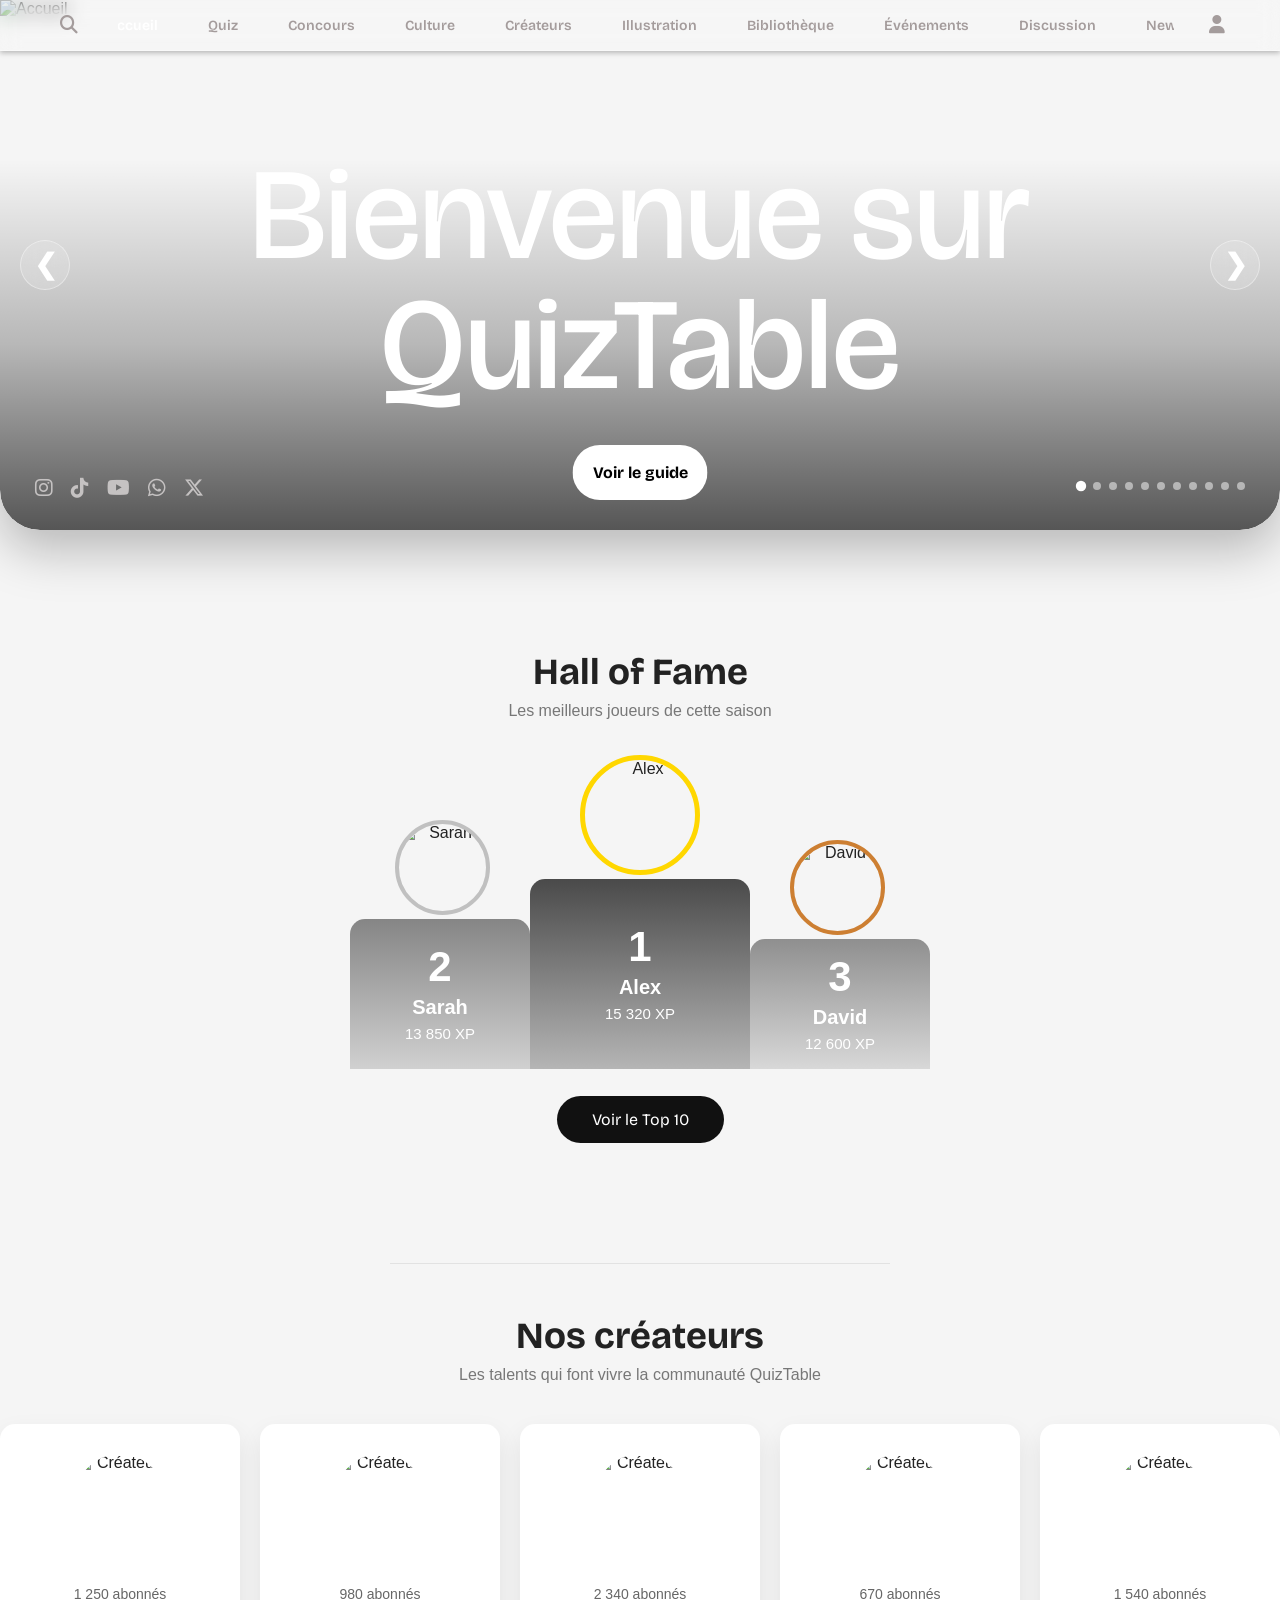
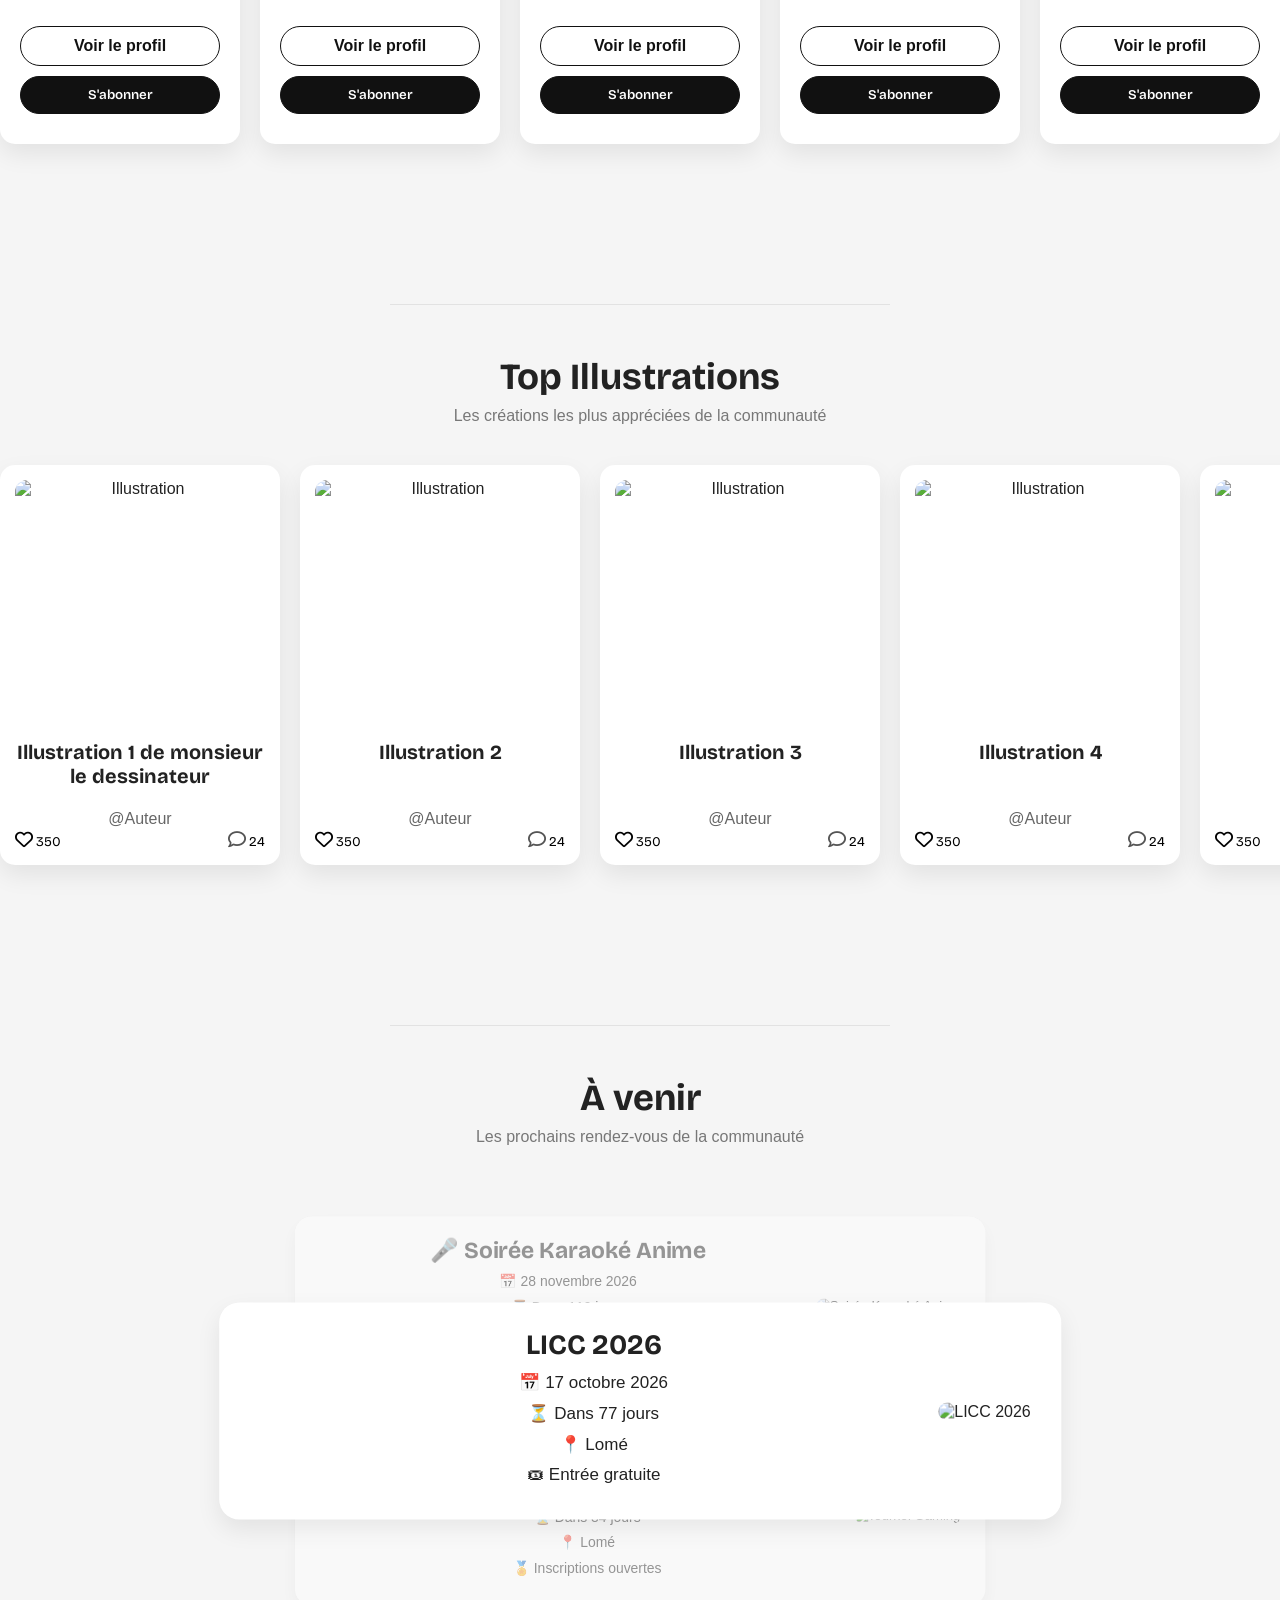
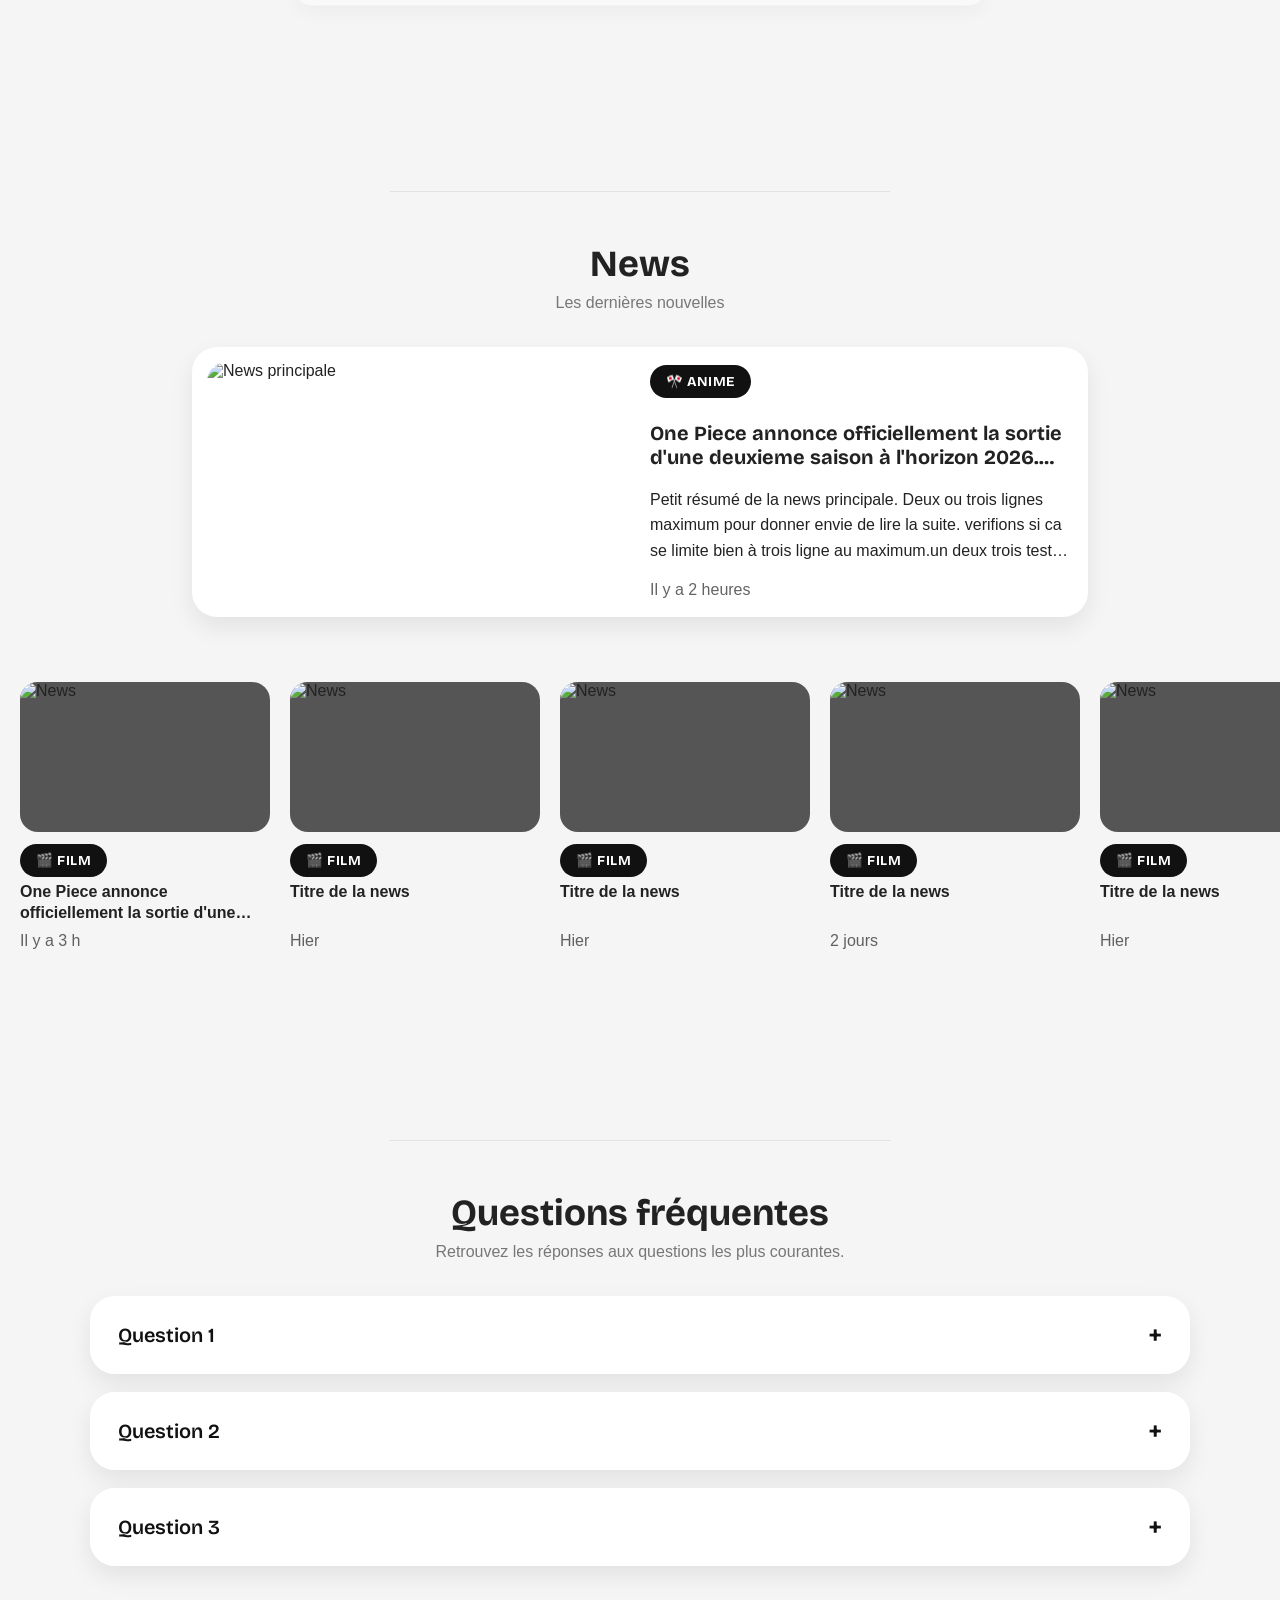
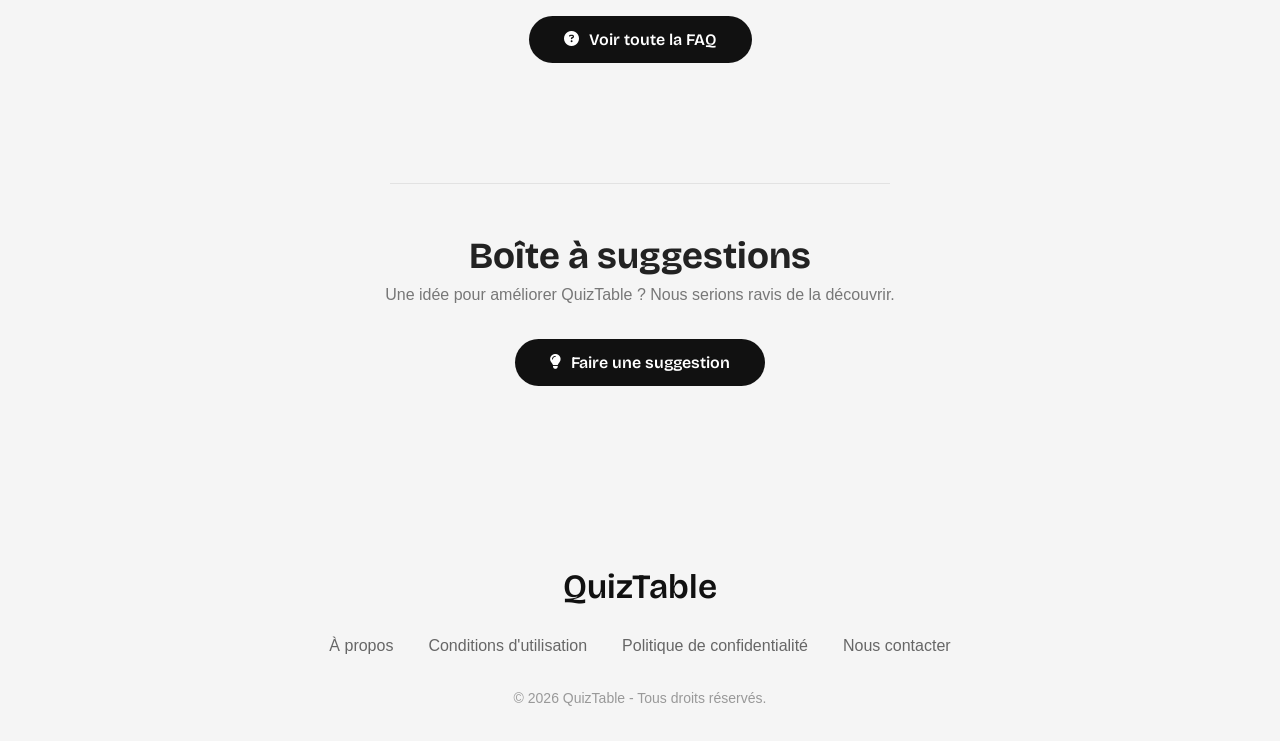
==== commit eee88e17: "ok" ====
--- a/index.html
+++ b/index.html
@@ -1,4 +1,3 @@
-
 <!DOCTYPE html>
 <html lang="fr">
 <head>
--- a/style.css
+++ b/style.css
@@ -8,13 +8,14 @@
 margin:0;
 padding:0;
 box-sizing:border-box;
+
 }
 
 body{
 font-family:Arial, sans-serif;
 background:#f5f5f5;
 color:#222;
-overflow-x:hidden;
+
 }
 
 a{
@@ -50,9 +51,17 @@
 HEADER
 ===================================== */
 
-#header{
-height:0;
-}
+.mobile-nav{
+
+width:100%;
+position:relative;
+justify-content: center;
+text-align: center;
+align-items: center;
+z-index:999999;
+display:flex;
+}
+
 
 .main-header{
 color:white;
@@ -60,13 +69,11 @@
 align-items:center;
 justify-content:space-between;
 width:100%;
-max-width:1600px;
 height:50px;
 padding:25px 20px;
 position:fixed;
-top:0;
+transform:translateX(-50%);
 left:50%;
-transform:translateX(-50%);
 z-index:100;
 background:rgba(255,255,255,0.15);
 border-bottom:1px solid rgba(255,255,255,0.4);
@@ -1862,8 +1869,9 @@
 /* Hero mobile */
 
 .hero{
-width:95%;
+width:100%;
 height:220px;
+
 }
 
 .hero-content{
@@ -2169,3 +2177,38 @@
 appearance: none;
 -webkit-appearance: none;
 }
+
+
+@media (max-width:650px){
+
+    .hero,
+    .hall-of-fame,
+    .top-illustrations,
+    .top-creators,
+    .events,
+    .news-section,
+    .faq-section,
+    .suggestion-section{
+        width:100%;
+        max-width:none;
+    }
+}
+
+
+@media (max-width:530px){
+    body{
+        width:100vw;
+        max-width:100vw;
+        margin:0;
+        padding:0;
+        overflow-x:hidden;
+    }
+
+    html{
+        width:100%;
+        max-width:100%;
+        margin:0;
+        padding:0;
+        overflow-x:hidden;
+    }
+}
